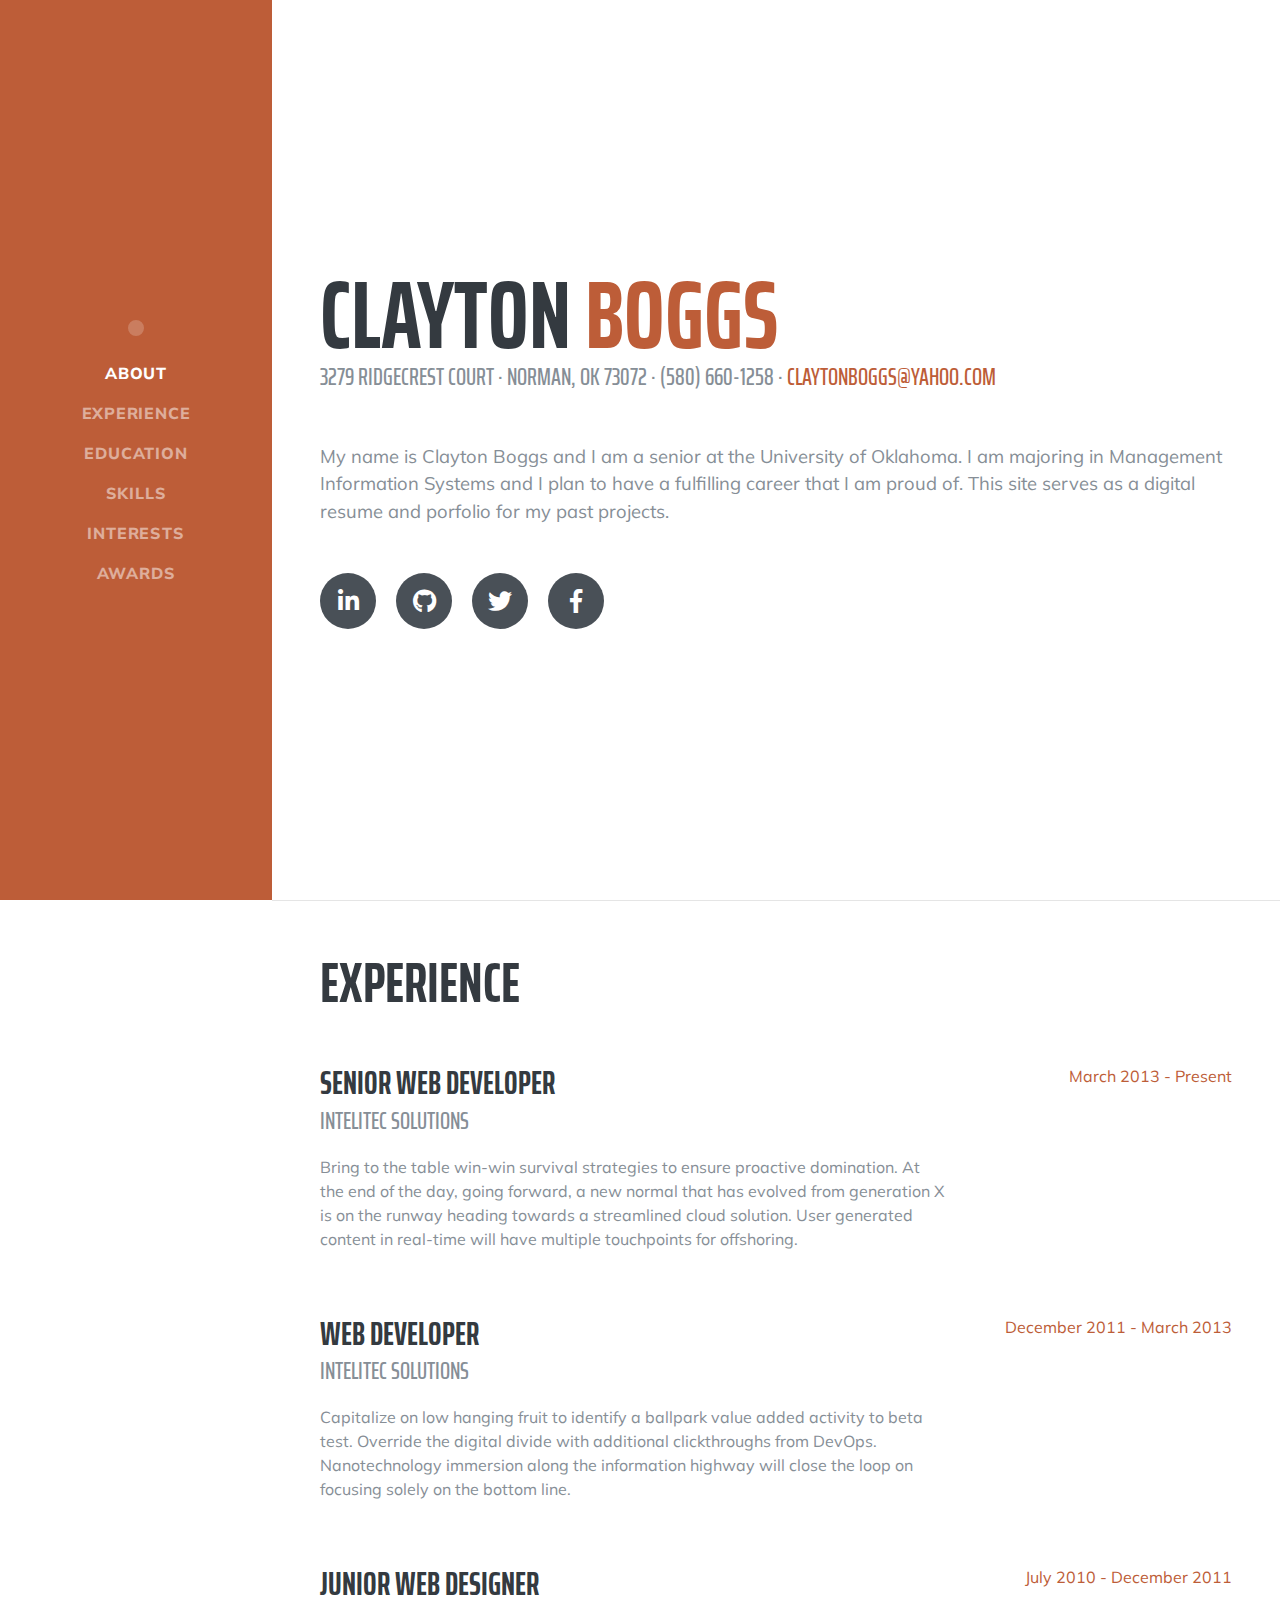
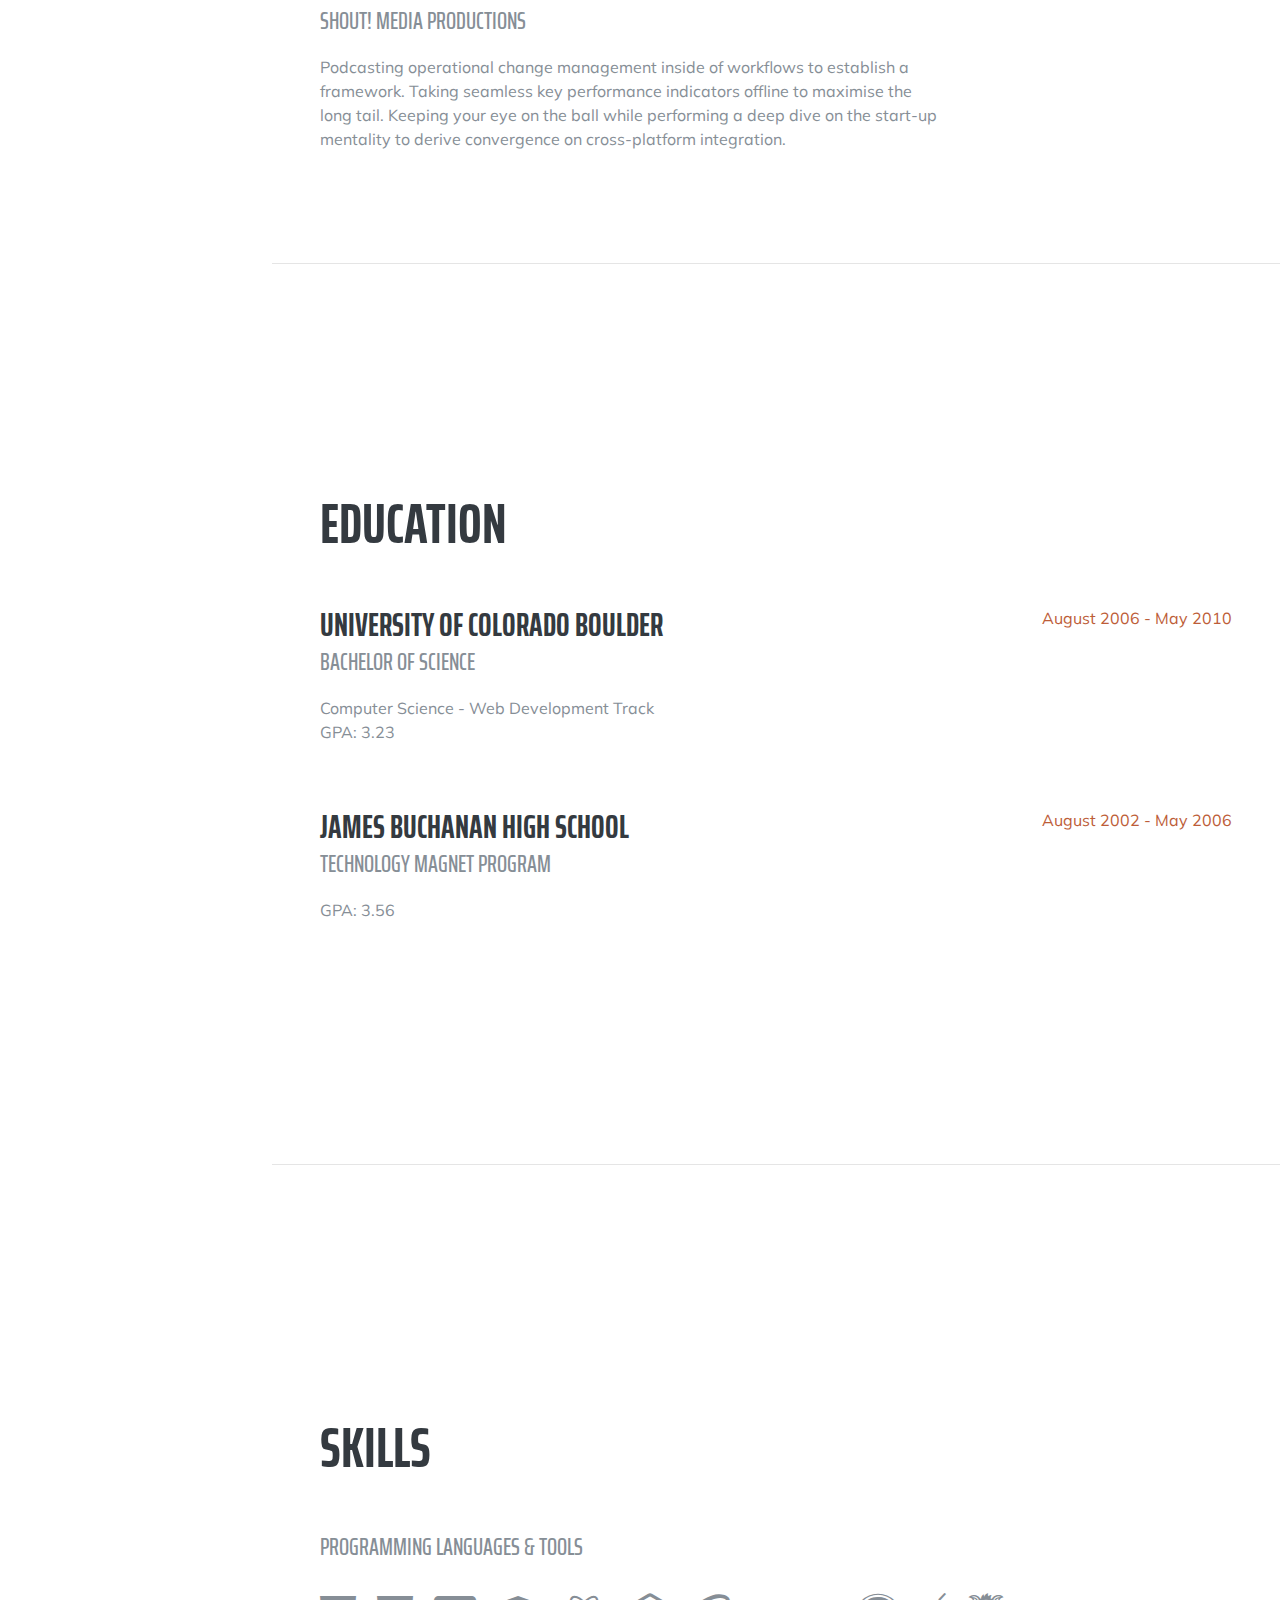
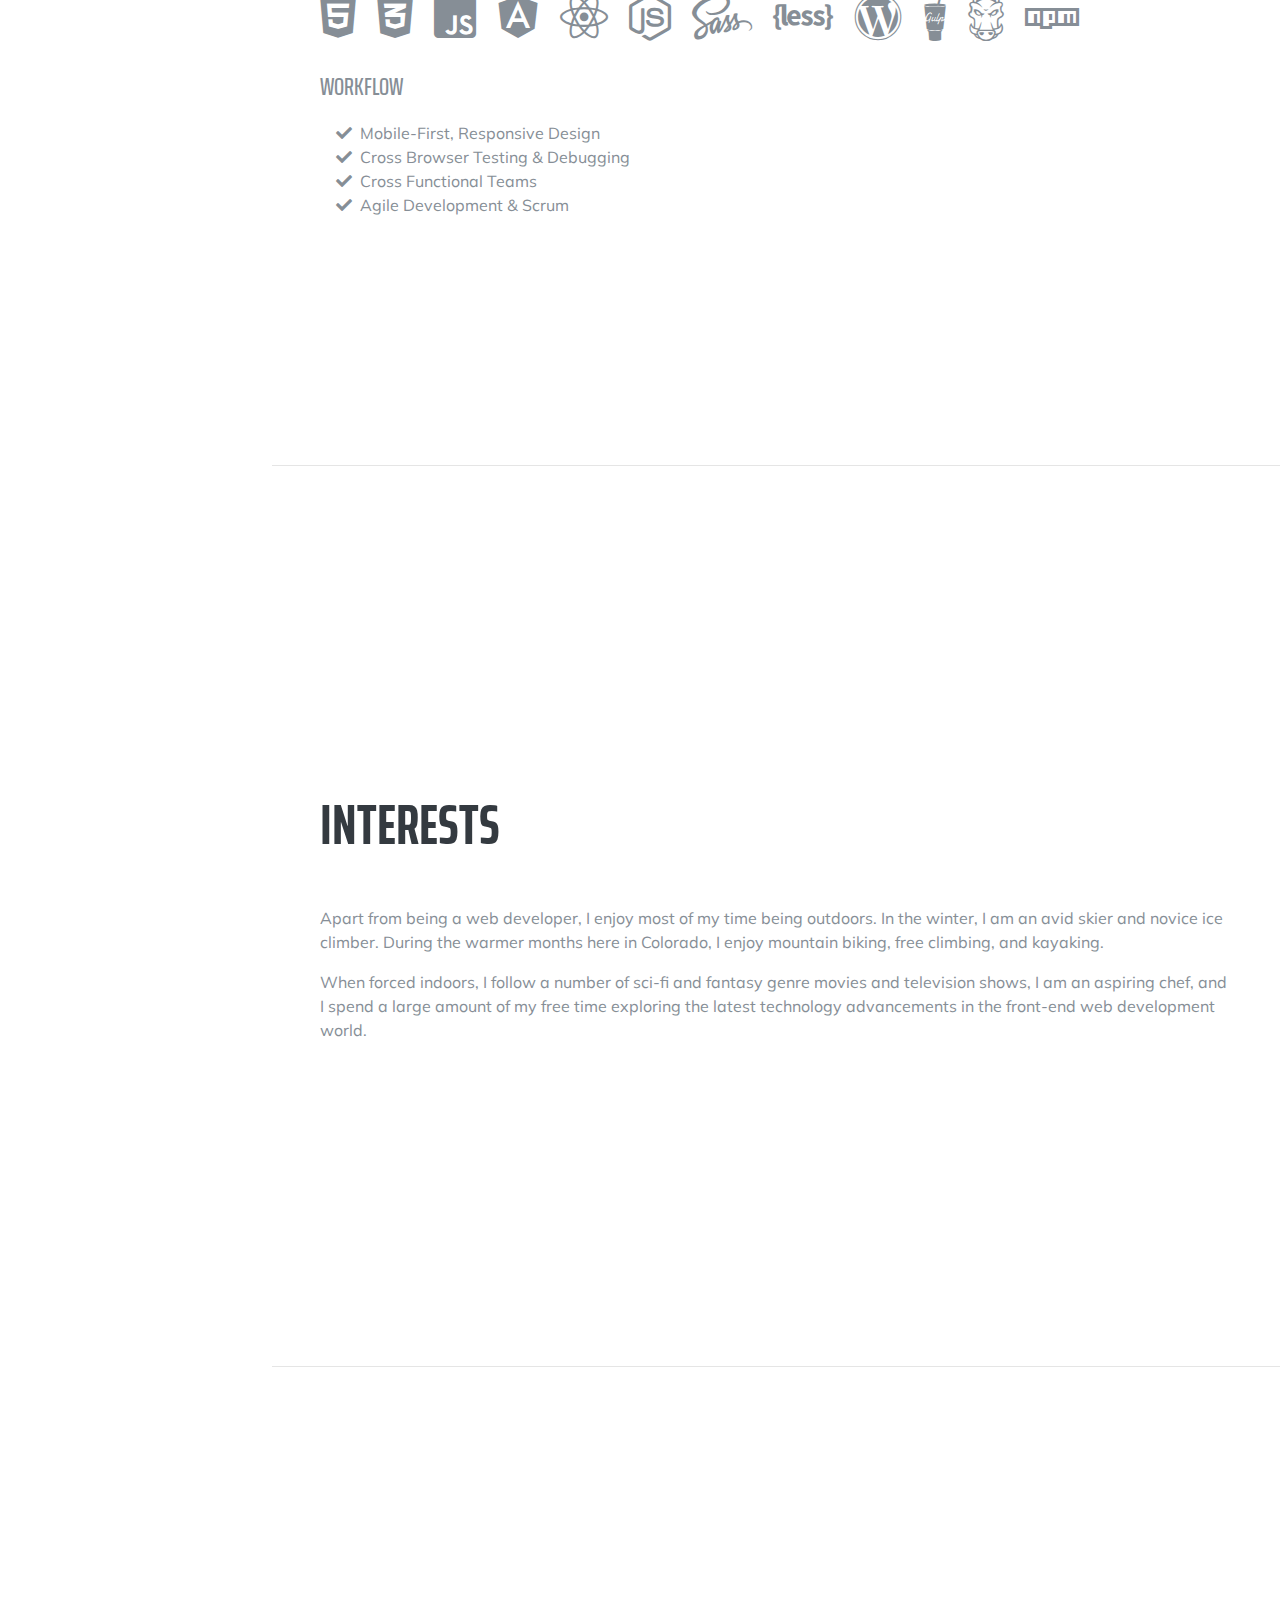
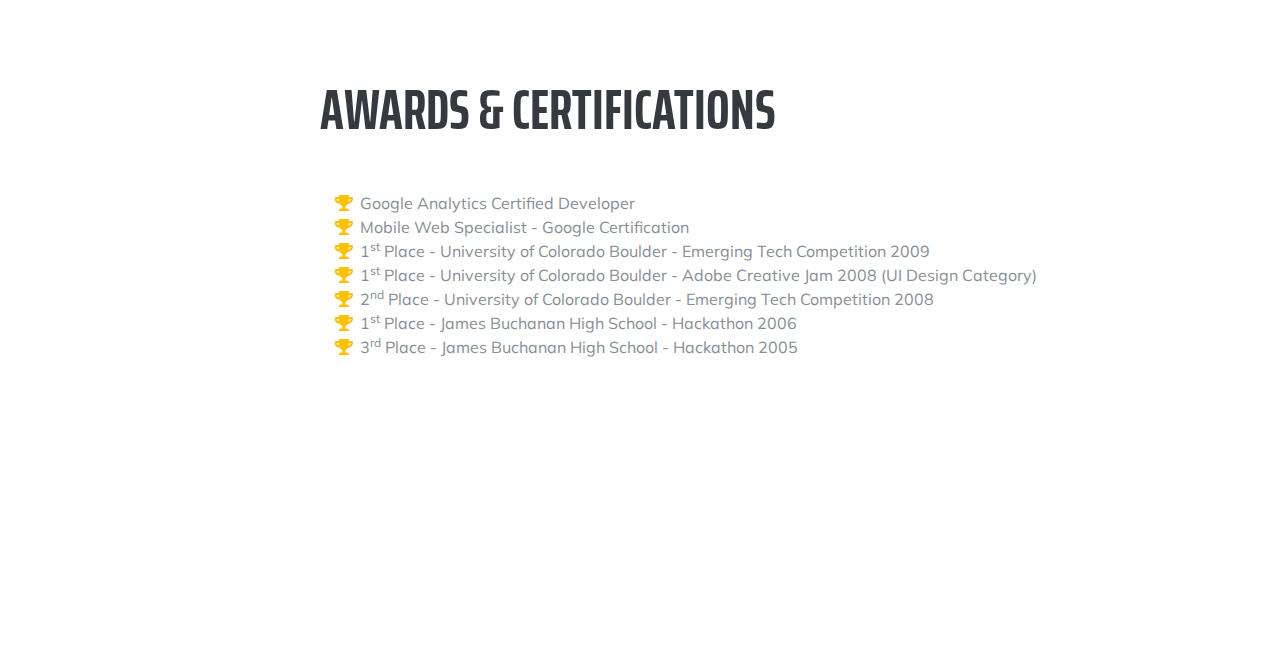
==== index.html @ 1478efcb "Changed about text" ====
﻿<!DOCTYPE html>
<html lang="en">

<head>

  <meta charset="utf-8">
  <meta name="viewport" content="width=device-width, initial-scale=1, shrink-to-fit=no">
  <meta name="description" content="">
  <meta name="author" content="">

  <title>Resume - Start Bootstrap Theme</title>

  <!-- Bootstrap core CSS -->
  <link href="vendor/bootstrap/css/bootstrap.min.css" rel="stylesheet">

  <!-- Custom fonts for this template -->
  <link href="https://fonts.googleapis.com/css?family=Saira+Extra+Condensed:500,700" rel="stylesheet">
  <link href="https://fonts.googleapis.com/css?family=Muli:400,400i,800,800i" rel="stylesheet">
  <link href="vendor/fontawesome-free/css/all.min.css" rel="stylesheet">

  <!-- Custom styles for this template -->
  <link href="css/resume.min.css" rel="stylesheet">

</head>

<body id="page-top">

  <nav class="navbar navbar-expand-lg navbar-dark bg-primary fixed-top" id="sideNav">
    <a class="navbar-brand js-scroll-trigger" href="#page-top">
      <span class="d-block d-lg-none">Clayton Boggs</span>
      <span class="d-none d-lg-block">
        <img class="img-fluid img-profile rounded-circle mx-auto mb-2" src="img/Fall2018" alt="">
      </span>
    </a>
    <button class="navbar-toggler" type="button" data-toggle="collapse" data-target="#navbarSupportedContent" aria-controls="navbarSupportedContent" aria-expanded="false" aria-label="Toggle navigation">
      <span class="navbar-toggler-icon"></span>
    </button>
    <div class="collapse navbar-collapse" id="navbarSupportedContent">
      <ul class="navbar-nav">
        <li class="nav-item">
          <a class="nav-link js-scroll-trigger" href="#about">About</a>
        </li>
        <li class="nav-item">
          <a class="nav-link js-scroll-trigger" href="#experience">Experience</a>
        </li>
        <li class="nav-item">
          <a class="nav-link js-scroll-trigger" href="#education">Education</a>
        </li>
        <li class="nav-item">
          <a class="nav-link js-scroll-trigger" href="#skills">Skills</a>
        </li>
        <li class="nav-item">
          <a class="nav-link js-scroll-trigger" href="#interests">Interests</a>
        </li>
        <li class="nav-item">
          <a class="nav-link js-scroll-trigger" href="#awards">Awards</a>
        </li>
      </ul>
    </div>
  </nav>

  <div class="container-fluid p-0">

    <section class="resume-section p-3 p-lg-5 d-flex align-items-center" id="about">
      <div class="w-100">
        <h1 class="mb-0">Clayton
          <span class="text-primary">Boggs</span>
        </h1>
        <div class="subheading mb-5">3279 Ridgecrest Court · Norman, OK 73072 · (580) 660-1258 ·
          <a href="mailto:claytonboggs@yahoo.com">claytonboggs@yahoo.com</a>
        </div>
        <p class="lead mb-5">My name is Clayton Boggs and I am a senior at the University of Oklahoma. I am majoring in Management Information Systems and I plan to have a fulfilling career that I am proud of. This site serves as a digital resume and porfolio for my past projects.</p>
        <div class="social-icons">
          <a href="#">
            <i class="fab fa-linkedin-in"></i>
          </a>
          <a href="https://github.com/ClaytonBoggs">
            <i class="fab fa-github"></i>
          </a>
          <a href="#">
            <i class="fab fa-twitter"></i>
          </a>
          <a href="#">
            <i class="fab fa-facebook-f"></i>
          </a>
        </div>
      </div>
    </section>

    <hr class="m-0">

    <section class="resume-section p-3 p-lg-5 d-flex justify-content-center" id="experience">
      <div class="w-100">
        <h2 class="mb-5">Experience</h2>

        <div class="resume-item d-flex flex-column flex-md-row justify-content-between mb-5">
          <div class="resume-content">
            <h3 class="mb-0">Senior Web Developer</h3>
            <div class="subheading mb-3">Intelitec Solutions</div>
            <p>Bring to the table win-win survival strategies to ensure proactive domination. At the end of the day, going forward, a new normal that has evolved from generation X is on the runway heading towards a streamlined cloud solution. User generated content in real-time will have multiple touchpoints for offshoring.</p>
          </div>
          <div class="resume-date text-md-right">
            <span class="text-primary">March 2013 - Present</span>
          </div>
        </div>

        <div class="resume-item d-flex flex-column flex-md-row justify-content-between mb-5">
          <div class="resume-content">
            <h3 class="mb-0">Web Developer</h3>
            <div class="subheading mb-3">Intelitec Solutions</div>
            <p>Capitalize on low hanging fruit to identify a ballpark value added activity to beta test. Override the digital divide with additional clickthroughs from DevOps. Nanotechnology immersion along the information highway will close the loop on focusing solely on the bottom line.</p>
          </div>
          <div class="resume-date text-md-right">
            <span class="text-primary">December 2011 - March 2013</span>
          </div>
        </div>

        <div class="resume-item d-flex flex-column flex-md-row justify-content-between mb-5">
          <div class="resume-content">
            <h3 class="mb-0">Junior Web Designer</h3>
            <div class="subheading mb-3">Shout! Media Productions</div>
            <p>Podcasting operational change management inside of workflows to establish a framework. Taking seamless key performance indicators offline to maximise the long tail. Keeping your eye on the ball while performing a deep dive on the start-up mentality to derive convergence on cross-platform integration.</p>
          </div>
          <div class="resume-date text-md-right">
            <span class="text-primary">July 2010 - December 2011</span>
          </div>
        </div>

      </div>

    </section>

    <hr class="m-0">

    <section class="resume-section p-3 p-lg-5 d-flex align-items-center" id="education">
      <div class="w-100">
        <h2 class="mb-5">Education</h2>

        <div class="resume-item d-flex flex-column flex-md-row justify-content-between mb-5">
          <div class="resume-content">
            <h3 class="mb-0">University of Colorado Boulder</h3>
            <div class="subheading mb-3">Bachelor of Science</div>
            <div>Computer Science - Web Development Track</div>
            <p>GPA: 3.23</p>
          </div>
          <div class="resume-date text-md-right">
            <span class="text-primary">August 2006 - May 2010</span>
          </div>
        </div>

        <div class="resume-item d-flex flex-column flex-md-row justify-content-between">
          <div class="resume-content">
            <h3 class="mb-0">James Buchanan High School</h3>
            <div class="subheading mb-3">Technology Magnet Program</div>
            <p>GPA: 3.56</p>
          </div>
          <div class="resume-date text-md-right">
            <span class="text-primary">August 2002 - May 2006</span>
          </div>
        </div>

      </div>
    </section>

    <hr class="m-0">

    <section class="resume-section p-3 p-lg-5 d-flex align-items-center" id="skills">
      <div class="w-100">
        <h2 class="mb-5">Skills</h2>

        <div class="subheading mb-3">Programming Languages &amp; Tools</div>
        <ul class="list-inline dev-icons">
          <li class="list-inline-item">
            <i class="fab fa-html5"></i>
          </li>
          <li class="list-inline-item">
            <i class="fab fa-css3-alt"></i>
          </li>
          <li class="list-inline-item">
            <i class="fab fa-js-square"></i>
          </li>
          <li class="list-inline-item">
            <i class="fab fa-angular"></i>
          </li>
          <li class="list-inline-item">
            <i class="fab fa-react"></i>
          </li>
          <li class="list-inline-item">
            <i class="fab fa-node-js"></i>
          </li>
          <li class="list-inline-item">
            <i class="fab fa-sass"></i>
          </li>
          <li class="list-inline-item">
            <i class="fab fa-less"></i>
          </li>
          <li class="list-inline-item">
            <i class="fab fa-wordpress"></i>
          </li>
          <li class="list-inline-item">
            <i class="fab fa-gulp"></i>
          </li>
          <li class="list-inline-item">
            <i class="fab fa-grunt"></i>
          </li>
          <li class="list-inline-item">
            <i class="fab fa-npm"></i>
          </li>
        </ul>

        <div class="subheading mb-3">Workflow</div>
        <ul class="fa-ul mb-0">
          <li>
            <i class="fa-li fa fa-check"></i>
            Mobile-First, Responsive Design</li>
          <li>
            <i class="fa-li fa fa-check"></i>
            Cross Browser Testing &amp; Debugging</li>
          <li>
            <i class="fa-li fa fa-check"></i>
            Cross Functional Teams</li>
          <li>
            <i class="fa-li fa fa-check"></i>
            Agile Development &amp; Scrum</li>
        </ul>
      </div>
    </section>

    <hr class="m-0">

    <section class="resume-section p-3 p-lg-5 d-flex align-items-center" id="interests">
      <div class="w-100">
        <h2 class="mb-5">Interests</h2>
        <p>Apart from being a web developer, I enjoy most of my time being outdoors. In the winter, I am an avid skier and novice ice climber. During the warmer months here in Colorado, I enjoy mountain biking, free climbing, and kayaking.</p>
        <p class="mb-0">When forced indoors, I follow a number of sci-fi and fantasy genre movies and television shows, I am an aspiring chef, and I spend a large amount of my free time exploring the latest technology advancements in the front-end web development world.</p>
      </div>
    </section>

    <hr class="m-0">

    <section class="resume-section p-3 p-lg-5 d-flex align-items-center" id="awards">
      <div class="w-100">
        <h2 class="mb-5">Awards &amp; Certifications</h2>
        <ul class="fa-ul mb-0">
          <li>
            <i class="fa-li fa fa-trophy text-warning"></i>
            Google Analytics Certified Developer</li>
          <li>
            <i class="fa-li fa fa-trophy text-warning"></i>
            Mobile Web Specialist - Google Certification</li>
          <li>
            <i class="fa-li fa fa-trophy text-warning"></i>
            1<sup>st</sup>
            Place - University of Colorado Boulder - Emerging Tech Competition 2009</li>
          <li>
            <i class="fa-li fa fa-trophy text-warning"></i>
            1<sup>st</sup>
            Place - University of Colorado Boulder - Adobe Creative Jam 2008 (UI Design Category)</li>
          <li>
            <i class="fa-li fa fa-trophy text-warning"></i>
            2<sup>nd</sup>
            Place - University of Colorado Boulder - Emerging Tech Competition 2008</li>
          <li>
            <i class="fa-li fa fa-trophy text-warning"></i>
            1<sup>st</sup>
            Place - James Buchanan High School - Hackathon 2006</li>
          <li>
            <i class="fa-li fa fa-trophy text-warning"></i>
            3<sup>rd</sup>
            Place - James Buchanan High School - Hackathon 2005</li>
        </ul>
      </div>
    </section>

  </div>

  <!-- Bootstrap core JavaScript -->
  <script src="vendor/jquery/jquery.min.js"></script>
  <script src="vendor/bootstrap/js/bootstrap.bundle.min.js"></script>

  <!-- Plugin JavaScript -->
  <script src="vendor/jquery-easing/jquery.easing.min.js"></script>

  <!-- Custom scripts for this template -->
  <script src="js/resume.min.js"></script>

</body>

</html>
---- css/resume.min.css ----
/*!
 * Start Bootstrap - Resume v5.0.5 (https://startbootstrap.com/template-overviews/resume)
 * Copyright 2013-2019 Start Bootstrap
 * Licensed under MIT (https://github.com/BlackrockDigital/startbootstrap-resume/blob/master/LICENSE)
 */body{font-family:Muli,-apple-system,BlinkMacSystemFont,'Segoe UI',Roboto,'Helvetica Neue',Arial,sans-serif,'Apple Color Emoji','Segoe UI Emoji','Segoe UI Symbol','Noto Color Emoji';padding-top:54px;color:#868e96}@media (min-width:992px){body{padding-top:0;padding-left:17rem}}h1,h2,h3,h4,h5,h6{font-family:'Saira Extra Condensed',-apple-system,BlinkMacSystemFont,'Segoe UI',Roboto,'Helvetica Neue',Arial,sans-serif,'Apple Color Emoji','Segoe UI Emoji','Segoe UI Symbol','Noto Color Emoji';font-weight:700;text-transform:uppercase;color:#343a40}h1{font-size:6rem;line-height:5.5rem}h2{font-size:3.5rem}h3{font-size:2rem}p.lead{font-size:1.15rem;font-weight:400}.subheading{text-transform:uppercase;font-weight:500;font-family:'Saira Extra Condensed',-apple-system,BlinkMacSystemFont,'Segoe UI',Roboto,'Helvetica Neue',Arial,sans-serif,'Apple Color Emoji','Segoe UI Emoji','Segoe UI Symbol','Noto Color Emoji';font-size:1.5rem}.social-icons a{display:inline-block;height:3.5rem;width:3.5rem;background-color:#495057;color:#fff!important;border-radius:100%;text-align:center;font-size:1.5rem;line-height:3.5rem;margin-right:1rem}.social-icons a:last-child{margin-right:0}.social-icons a:hover{background-color:#bd5d38}.dev-icons{font-size:3rem}.dev-icons .list-inline-item i:hover{color:#bd5d38}#sideNav .navbar-nav .nav-item .nav-link{font-weight:800;letter-spacing:.05rem;text-transform:uppercase}#sideNav .navbar-toggler:focus{outline-color:#d48a6e}@media (min-width:992px){#sideNav{text-align:center;position:fixed;top:0;left:0;display:-webkit-box;display:-ms-flexbox;display:flex;-webkit-box-orient:vertical;-webkit-box-direction:normal;-ms-flex-direction:column;flex-direction:column;width:17rem;height:100vh}#sideNav .navbar-brand{display:-webkit-box;display:-ms-flexbox;display:flex;margin:auto auto 0;padding:.5rem}#sideNav .navbar-brand .img-profile{max-width:10rem;max-height:10rem;border:.5rem solid rgba(255,255,255,.2)}#sideNav .navbar-collapse{display:-webkit-box;display:-ms-flexbox;display:flex;-webkit-box-align:start;-ms-flex-align:start;align-items:flex-start;-webkit-box-flex:0;-ms-flex-positive:0;flex-grow:0;width:100%;margin-bottom:auto}#sideNav .navbar-collapse .navbar-nav{-webkit-box-orient:vertical;-webkit-box-direction:normal;-ms-flex-direction:column;flex-direction:column;width:100%}#sideNav .navbar-collapse .navbar-nav .nav-item{display:block}#sideNav .navbar-collapse .navbar-nav .nav-item .nav-link{display:block}}section.resume-section{padding-top:5rem!important;padding-bottom:5rem!important;max-width:75rem}section.resume-section .resume-item .resume-date{min-width:none}@media (min-width:768px){section.resume-section{min-height:100vh}section.resume-section .resume-item .resume-date{min-width:18rem}}@media (min-width:992px){section.resume-section{padding-top:3rem!important;padding-bottom:3rem!important}}.bg-primary{background-color:#bd5d38!important}.text-primary{color:#bd5d38!important}a{color:#bd5d38}a:active,a:focus,a:hover{color:#824027}
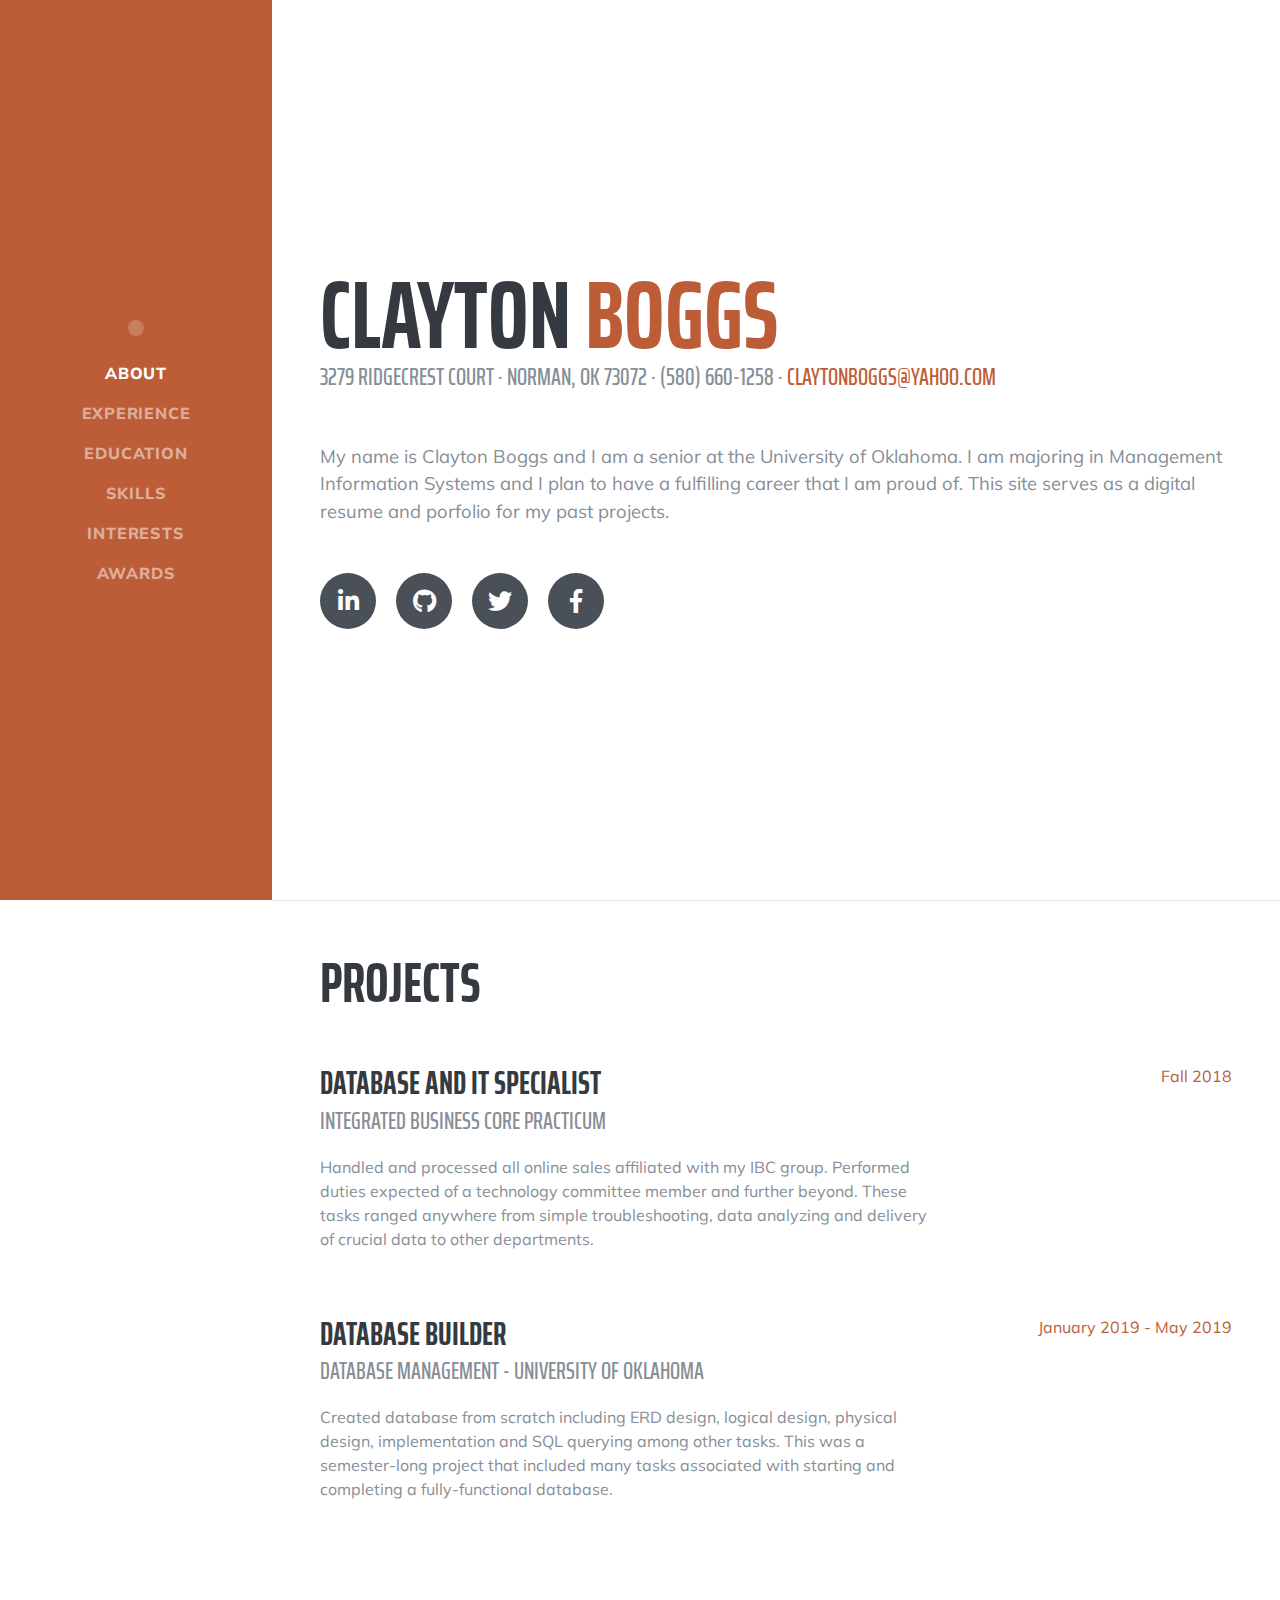
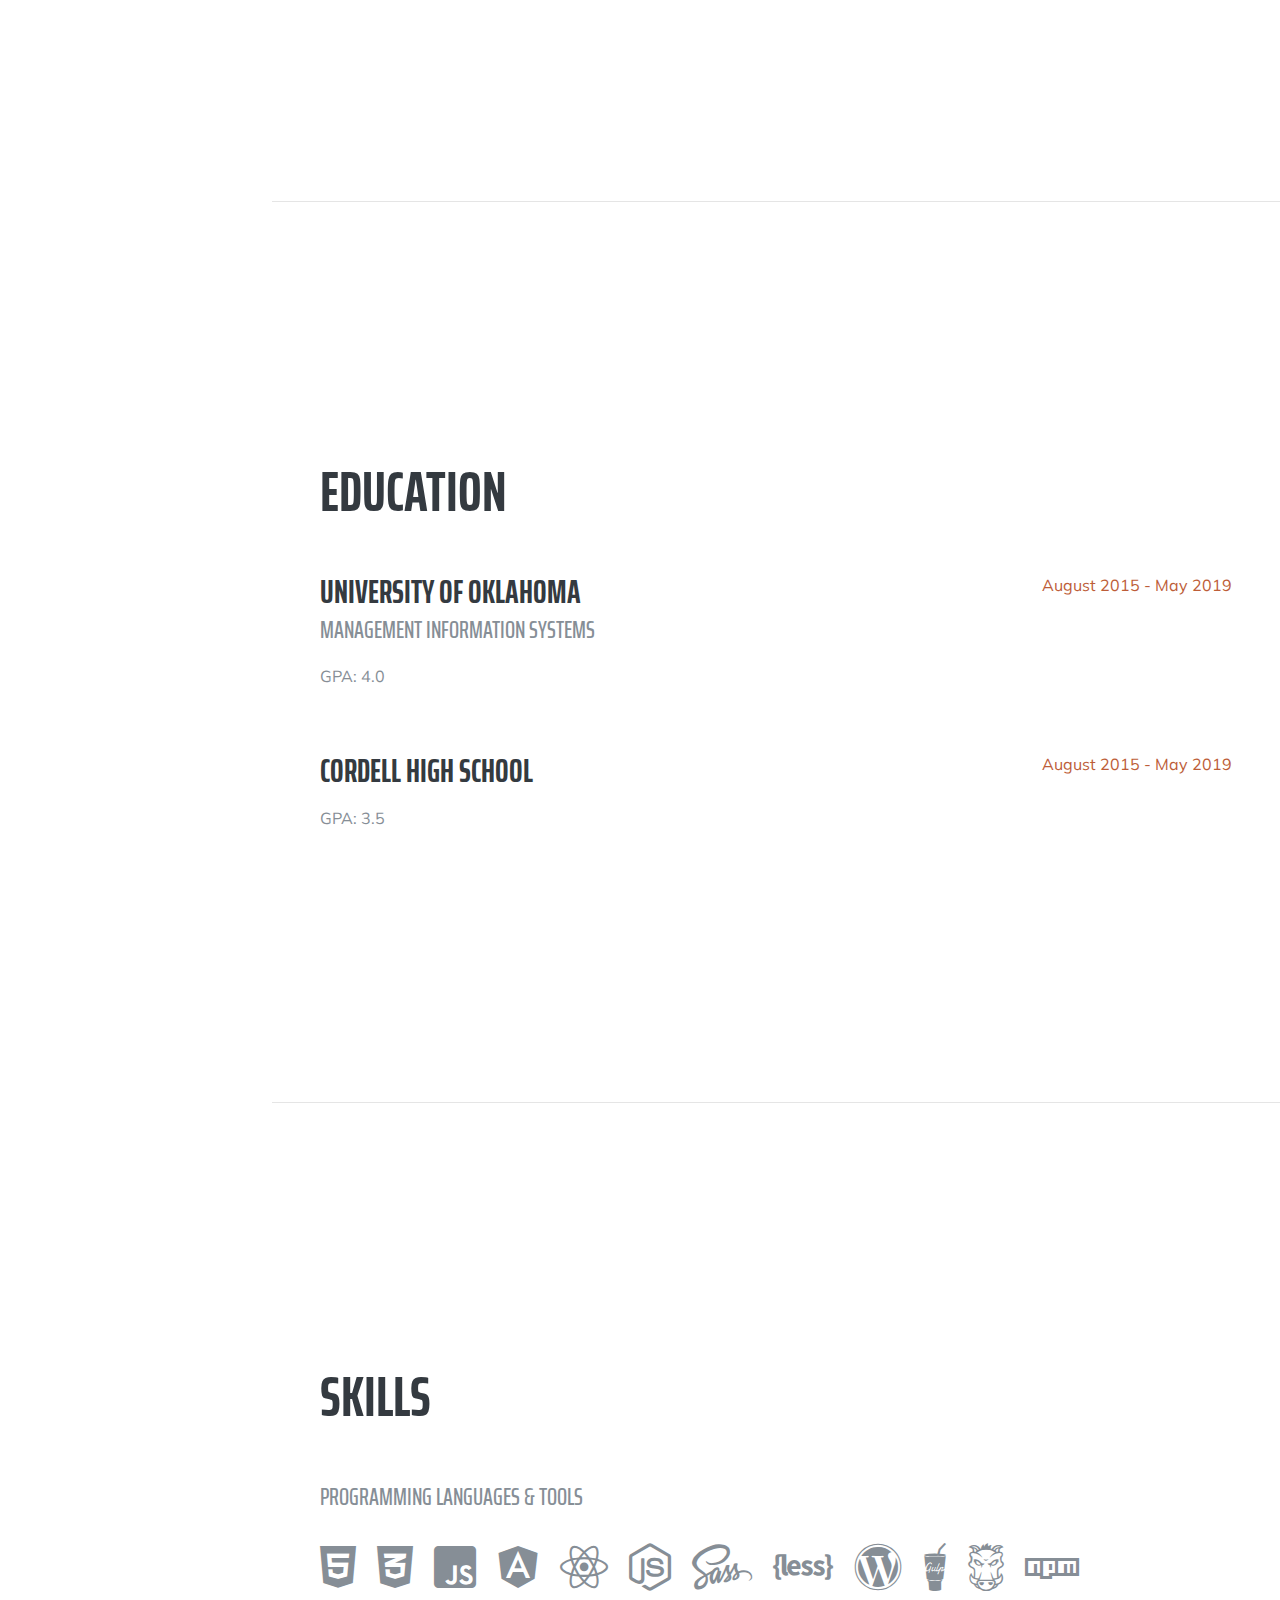
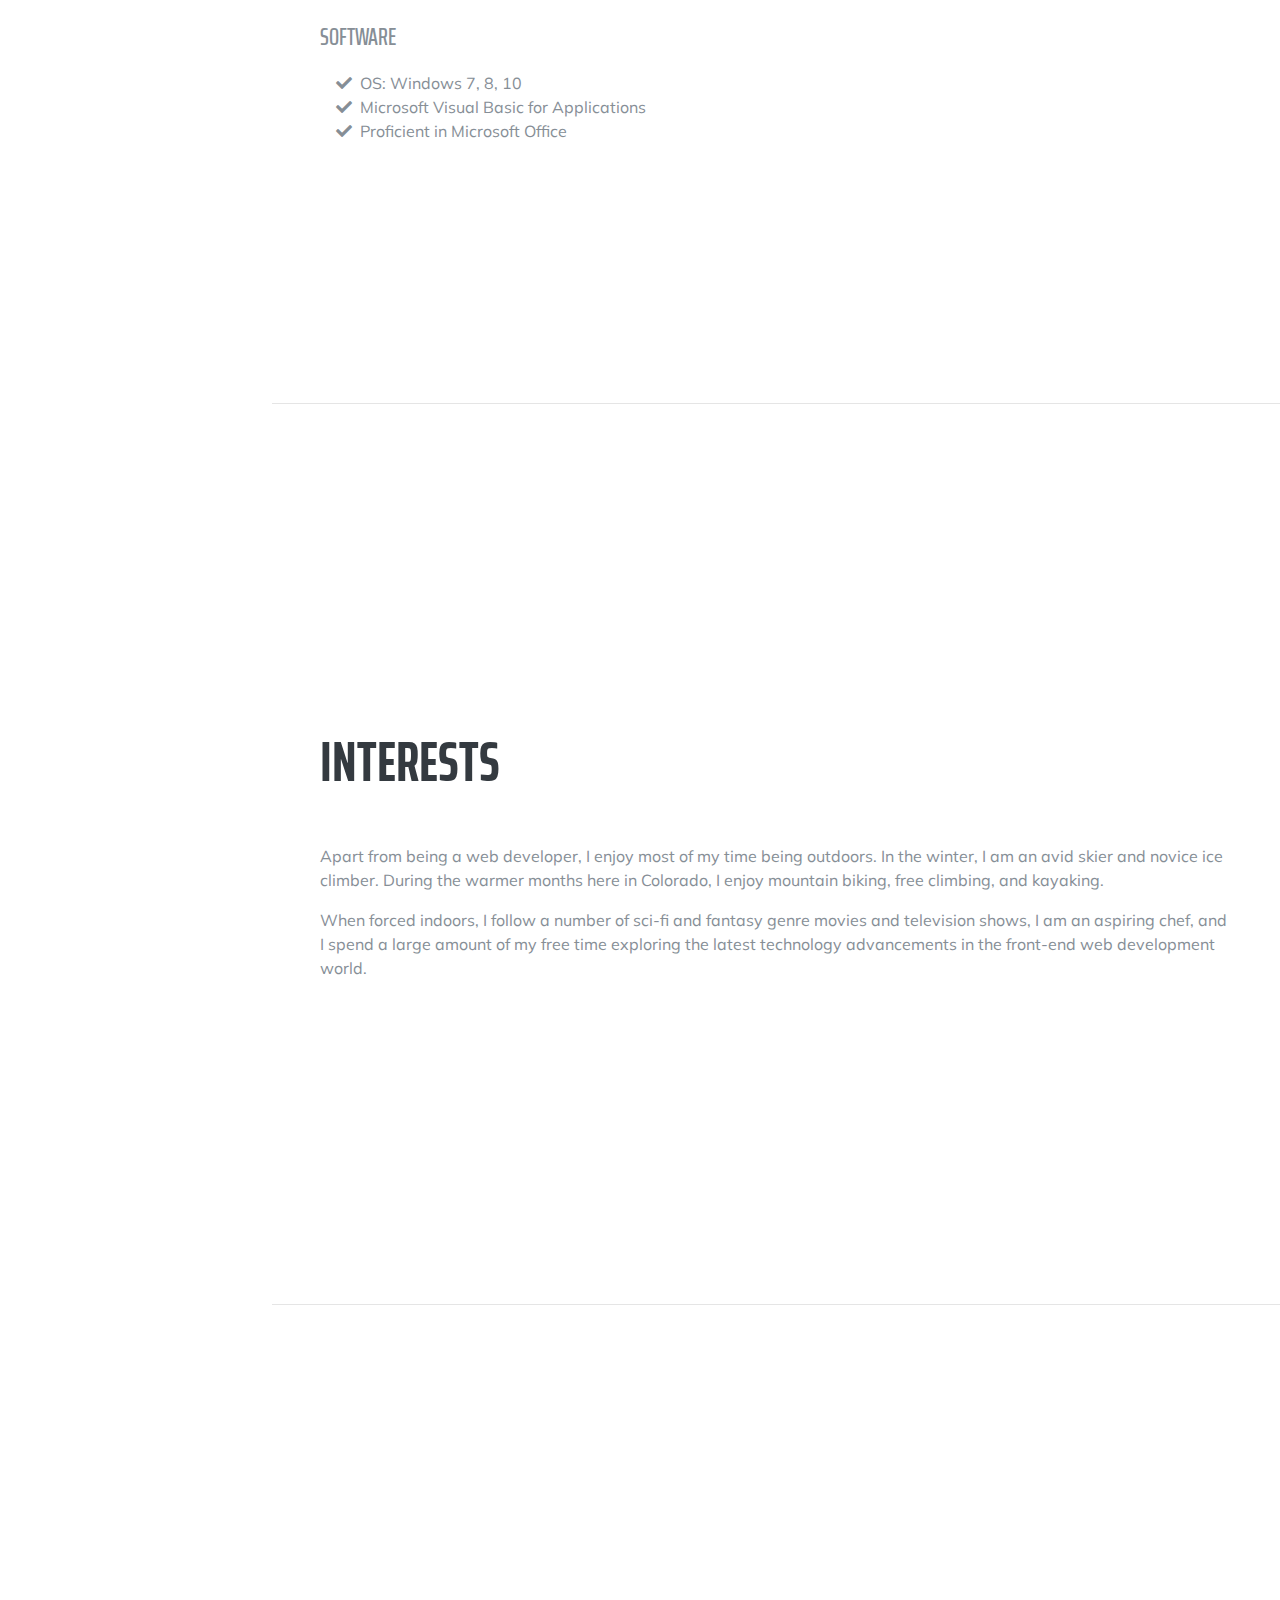
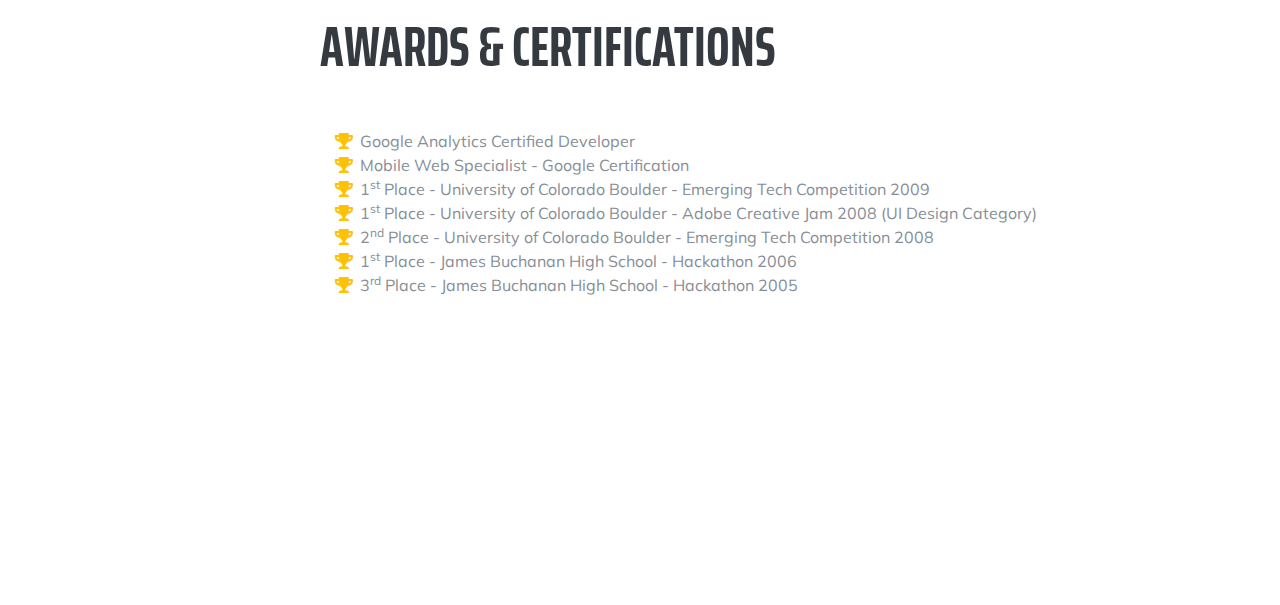
==== commit 05b83cda: "Added several details" ====
--- a/index.html
+++ b/index.html
@@ -91,71 +91,59 @@
 
     <section class="resume-section p-3 p-lg-5 d-flex justify-content-center" id="experience">
       <div class="w-100">
-        <h2 class="mb-5">Experience</h2>
+        <h2 class="mb-5">Projects</h2>
 
         <div class="resume-item d-flex flex-column flex-md-row justify-content-between mb-5">
           <div class="resume-content">
-            <h3 class="mb-0">Senior Web Developer</h3>
-            <div class="subheading mb-3">Intelitec Solutions</div>
-            <p>Bring to the table win-win survival strategies to ensure proactive domination. At the end of the day, going forward, a new normal that has evolved from generation X is on the runway heading towards a streamlined cloud solution. User generated content in real-time will have multiple touchpoints for offshoring.</p>
-          </div>
-          <div class="resume-date text-md-right">
-            <span class="text-primary">March 2013 - Present</span>
+            <h3 class="mb-0">Database and IT Specialist</h3>
+            <div class="subheading mb-3">Integrated Business Core Practicum</div>
+            <p>Handled and processed all online sales affiliated with my IBC group. Performed duties expected of a technology committee member and further beyond. These tasks ranged anywhere from simple troubleshooting, data analyzing and delivery of crucial data to other departments.</p>
+          </div>
+          <div class="resume-date text-md-right">
+            <span class="text-primary">Fall 2018</span>
           </div>
         </div>
 
         <div class="resume-item d-flex flex-column flex-md-row justify-content-between mb-5">
           <div class="resume-content">
-            <h3 class="mb-0">Web Developer</h3>
-            <div class="subheading mb-3">Intelitec Solutions</div>
-            <p>Capitalize on low hanging fruit to identify a ballpark value added activity to beta test. Override the digital divide with additional clickthroughs from DevOps. Nanotechnology immersion along the information highway will close the loop on focusing solely on the bottom line.</p>
-          </div>
-          <div class="resume-date text-md-right">
-            <span class="text-primary">December 2011 - March 2013</span>
-          </div>
-        </div>
+            <h3 class="mb-0">Database Builder</h3>
+            <div class="subheading mb-3">Database Management - University of Oklahoma</div>
+            <p>Created database from scratch including ERD design, logical design, physical design, implementation and SQL querying among other tasks. This was a semester-long project that included many tasks associated with starting and completing a fully-functional database.</p>
+          </div>
+          <div class="resume-date text-md-right">
+            <span class="text-primary">January 2019 - May 2019</span>
+          </div>
+        </div>
+
+      </div>
+
+    </section>
+
+    <hr class="m-0">
+
+    <section class="resume-section p-3 p-lg-5 d-flex align-items-center" id="education">
+      <div class="w-100">
+        <h2 class="mb-5">Education</h2>
 
         <div class="resume-item d-flex flex-column flex-md-row justify-content-between mb-5">
           <div class="resume-content">
-            <h3 class="mb-0">Junior Web Designer</h3>
-            <div class="subheading mb-3">Shout! Media Productions</div>
-            <p>Podcasting operational change management inside of workflows to establish a framework. Taking seamless key performance indicators offline to maximise the long tail. Keeping your eye on the ball while performing a deep dive on the start-up mentality to derive convergence on cross-platform integration.</p>
-          </div>
-          <div class="resume-date text-md-right">
-            <span class="text-primary">July 2010 - December 2011</span>
-          </div>
-        </div>
-
-      </div>
-
-    </section>
-
-    <hr class="m-0">
-
-    <section class="resume-section p-3 p-lg-5 d-flex align-items-center" id="education">
-      <div class="w-100">
-        <h2 class="mb-5">Education</h2>
-
-        <div class="resume-item d-flex flex-column flex-md-row justify-content-between mb-5">
-          <div class="resume-content">
-            <h3 class="mb-0">University of Colorado Boulder</h3>
-            <div class="subheading mb-3">Bachelor of Science</div>
-            <div>Computer Science - Web Development Track</div>
-            <p>GPA: 3.23</p>
-          </div>
-          <div class="resume-date text-md-right">
-            <span class="text-primary">August 2006 - May 2010</span>
+            <h3 class="mb-0">University of Oklahoma</h3>
+            <div class="subheading mb-3">Management Information Systems</div>
+            <p>GPA: 4.0</p>
+          </div>
+          <div class="resume-date text-md-right">
+            <span class="text-primary">August 2015 - May 2019</span>
           </div>
         </div>
 
         <div class="resume-item d-flex flex-column flex-md-row justify-content-between">
           <div class="resume-content">
-            <h3 class="mb-0">James Buchanan High School</h3>
-            <div class="subheading mb-3">Technology Magnet Program</div>
-            <p>GPA: 3.56</p>
-          </div>
-          <div class="resume-date text-md-right">
-            <span class="text-primary">August 2002 - May 2006</span>
+            <h3 class="mb-0">Cordell High School</h3>
+            <div class="subheading mb-3"></div>
+            <p>GPA: 3.5</p>
+          </div>
+          <div class="resume-date text-md-right">
+            <span class="text-primary">August 2015 - May 2019</span>
           </div>
         </div>
 
@@ -208,20 +196,17 @@
           </li>
         </ul>
 
-        <div class="subheading mb-3">Workflow</div>
+        <div class="subheading mb-3">Software</div>
         <ul class="fa-ul mb-0">
           <li>
             <i class="fa-li fa fa-check"></i>
-            Mobile-First, Responsive Design</li>
+            OS: Windows 7, 8, 10</li>
           <li>
             <i class="fa-li fa fa-check"></i>
-            Cross Browser Testing &amp; Debugging</li>
+            Microsoft Visual Basic for Applications</li>
           <li>
             <i class="fa-li fa fa-check"></i>
-            Cross Functional Teams</li>
-          <li>
-            <i class="fa-li fa fa-check"></i>
-            Agile Development &amp; Scrum</li>
+            Proficient in Microsoft Office</li>
         </ul>
       </div>
     </section>
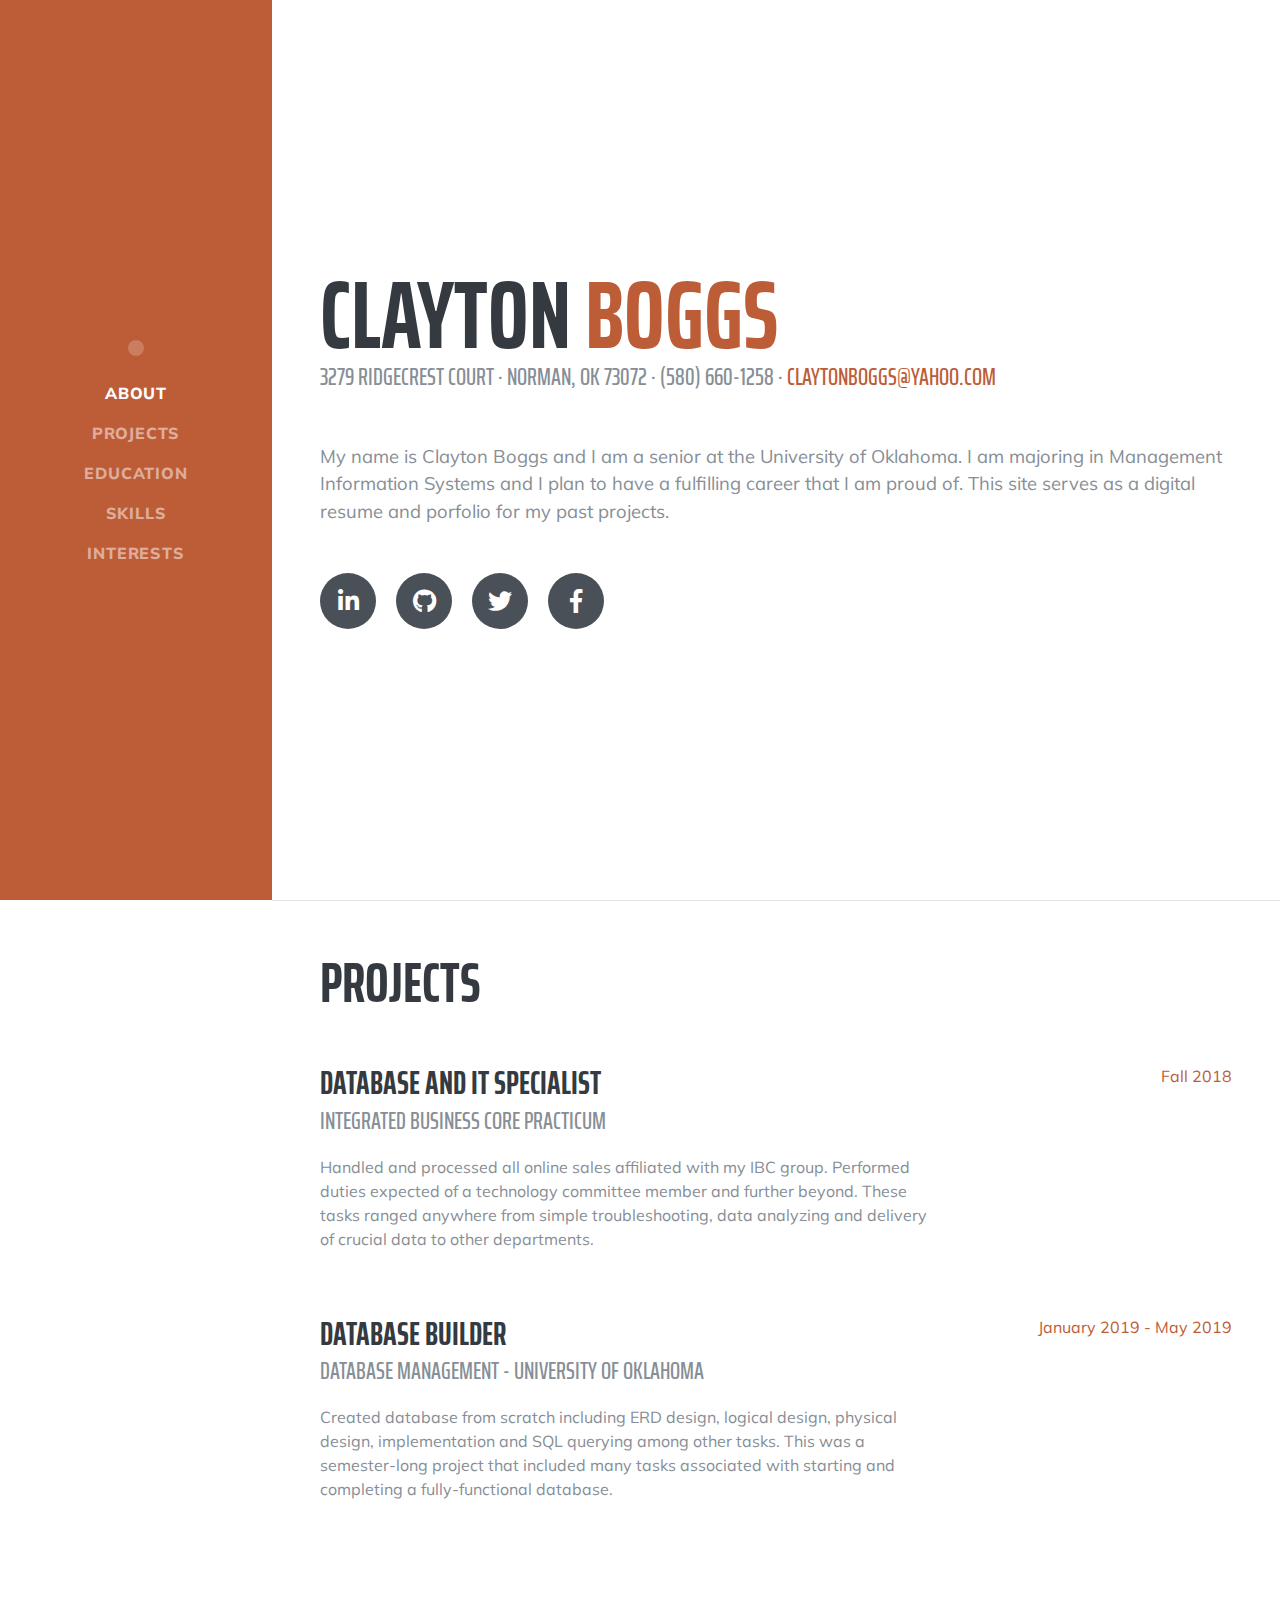
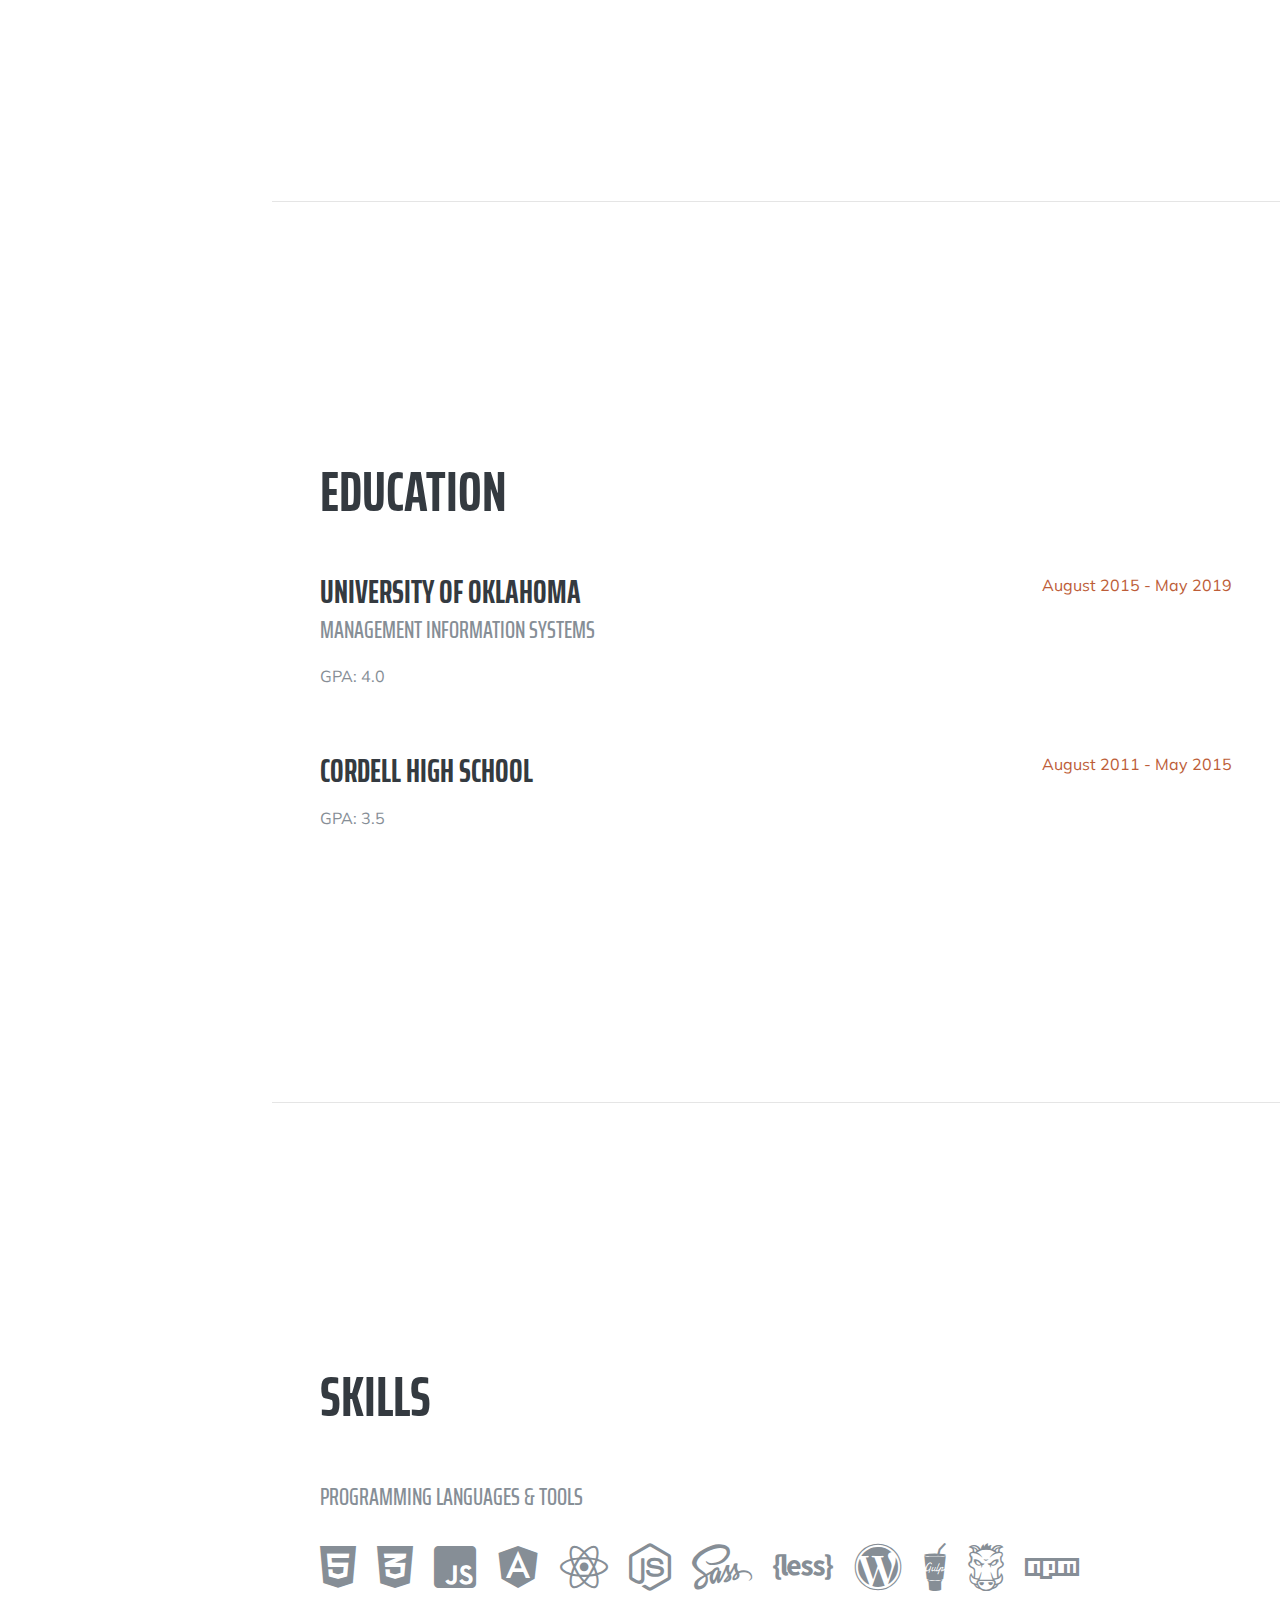
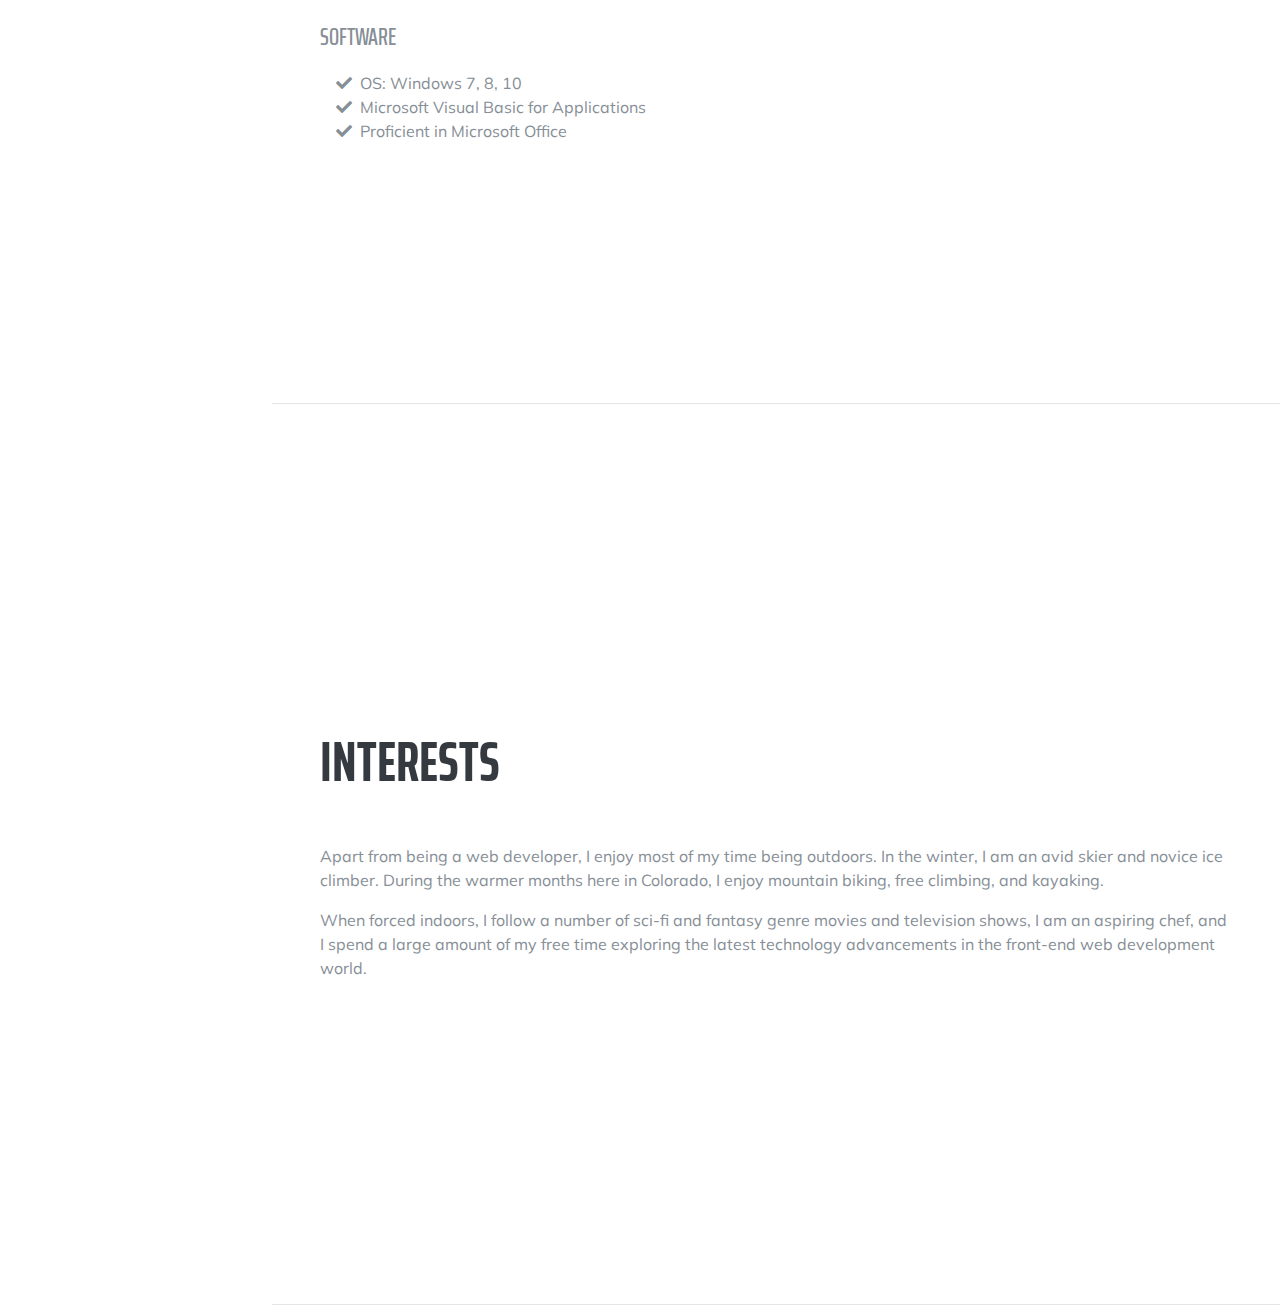
==== commit d6b42dd9: "Added and removed section from nav" ====
--- a/index.html
+++ b/index.html
@@ -41,7 +41,7 @@
           <a class="nav-link js-scroll-trigger" href="#about">About</a>
         </li>
         <li class="nav-item">
-          <a class="nav-link js-scroll-trigger" href="#experience">Experience</a>
+          <a class="nav-link js-scroll-trigger" href="#experience">Projects</a>
         </li>
         <li class="nav-item">
           <a class="nav-link js-scroll-trigger" href="#education">Education</a>
@@ -51,9 +51,6 @@
         </li>
         <li class="nav-item">
           <a class="nav-link js-scroll-trigger" href="#interests">Interests</a>
-        </li>
-        <li class="nav-item">
-          <a class="nav-link js-scroll-trigger" href="#awards">Awards</a>
         </li>
       </ul>
     </div>
@@ -143,7 +140,7 @@
             <p>GPA: 3.5</p>
           </div>
           <div class="resume-date text-md-right">
-            <span class="text-primary">August 2015 - May 2019</span>
+            <span class="text-primary">August 2011 - May 2015</span>
           </div>
         </div>
 
@@ -223,40 +220,6 @@
 
     <hr class="m-0">
 
-    <section class="resume-section p-3 p-lg-5 d-flex align-items-center" id="awards">
-      <div class="w-100">
-        <h2 class="mb-5">Awards &amp; Certifications</h2>
-        <ul class="fa-ul mb-0">
-          <li>
-            <i class="fa-li fa fa-trophy text-warning"></i>
-            Google Analytics Certified Developer</li>
-          <li>
-            <i class="fa-li fa fa-trophy text-warning"></i>
-            Mobile Web Specialist - Google Certification</li>
-          <li>
-            <i class="fa-li fa fa-trophy text-warning"></i>
-            1<sup>st</sup>
-            Place - University of Colorado Boulder - Emerging Tech Competition 2009</li>
-          <li>
-            <i class="fa-li fa fa-trophy text-warning"></i>
-            1<sup>st</sup>
-            Place - University of Colorado Boulder - Adobe Creative Jam 2008 (UI Design Category)</li>
-          <li>
-            <i class="fa-li fa fa-trophy text-warning"></i>
-            2<sup>nd</sup>
-            Place - University of Colorado Boulder - Emerging Tech Competition 2008</li>
-          <li>
-            <i class="fa-li fa fa-trophy text-warning"></i>
-            1<sup>st</sup>
-            Place - James Buchanan High School - Hackathon 2006</li>
-          <li>
-            <i class="fa-li fa fa-trophy text-warning"></i>
-            3<sup>rd</sup>
-            Place - James Buchanan High School - Hackathon 2005</li>
-        </ul>
-      </div>
-    </section>
-
   </div>
 
   <!-- Bootstrap core JavaScript -->
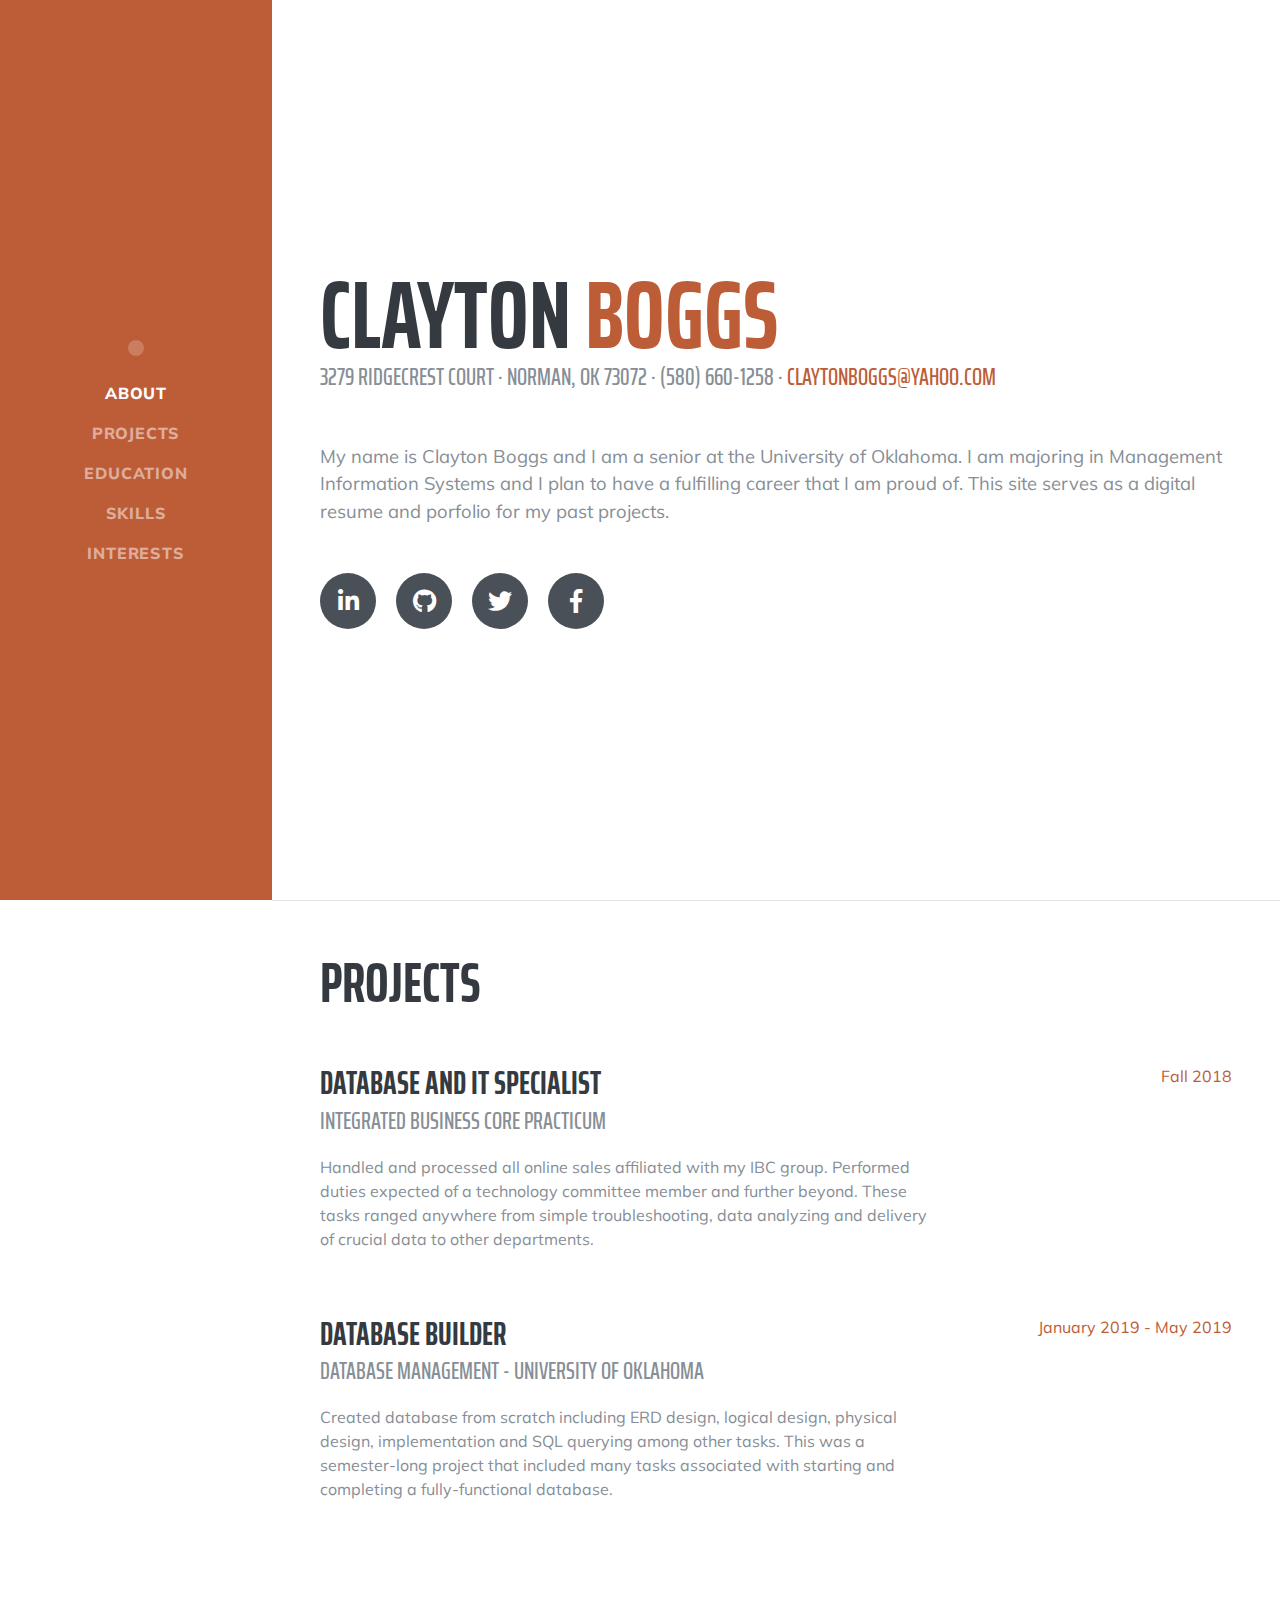
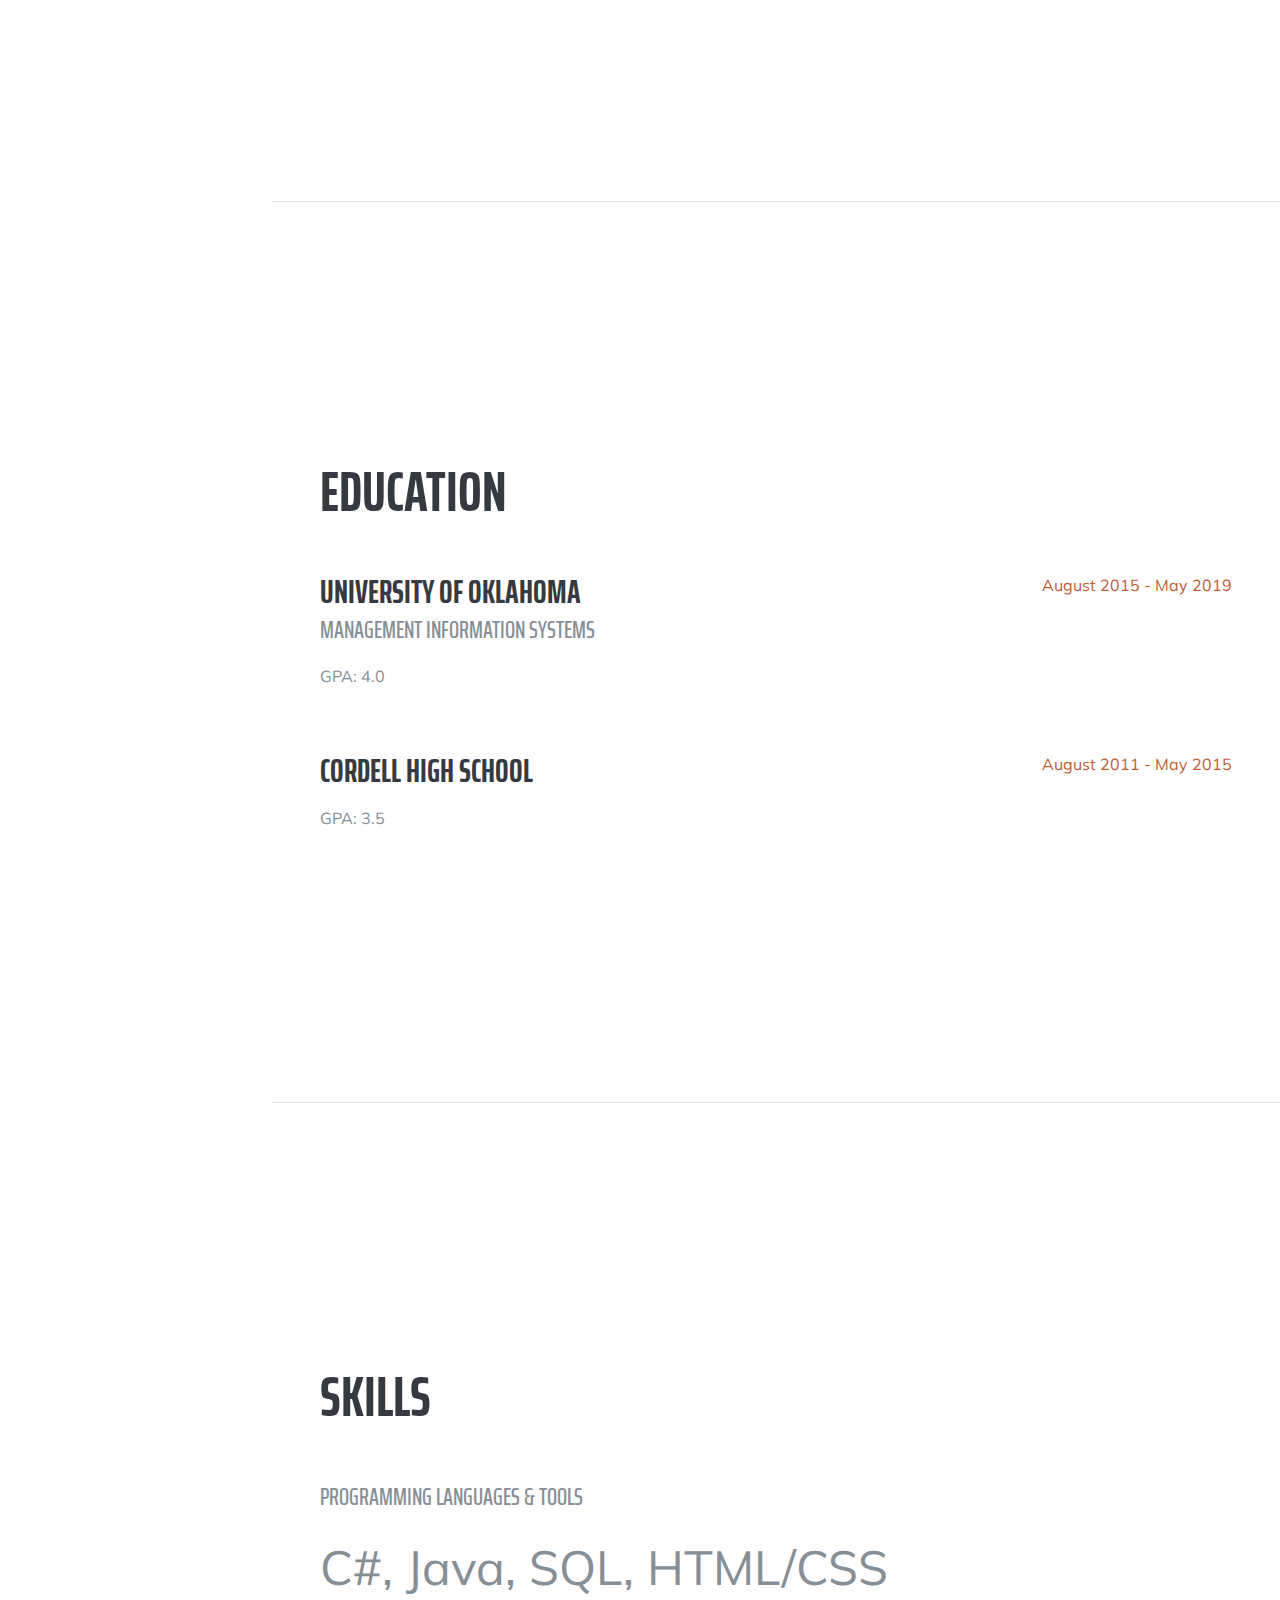
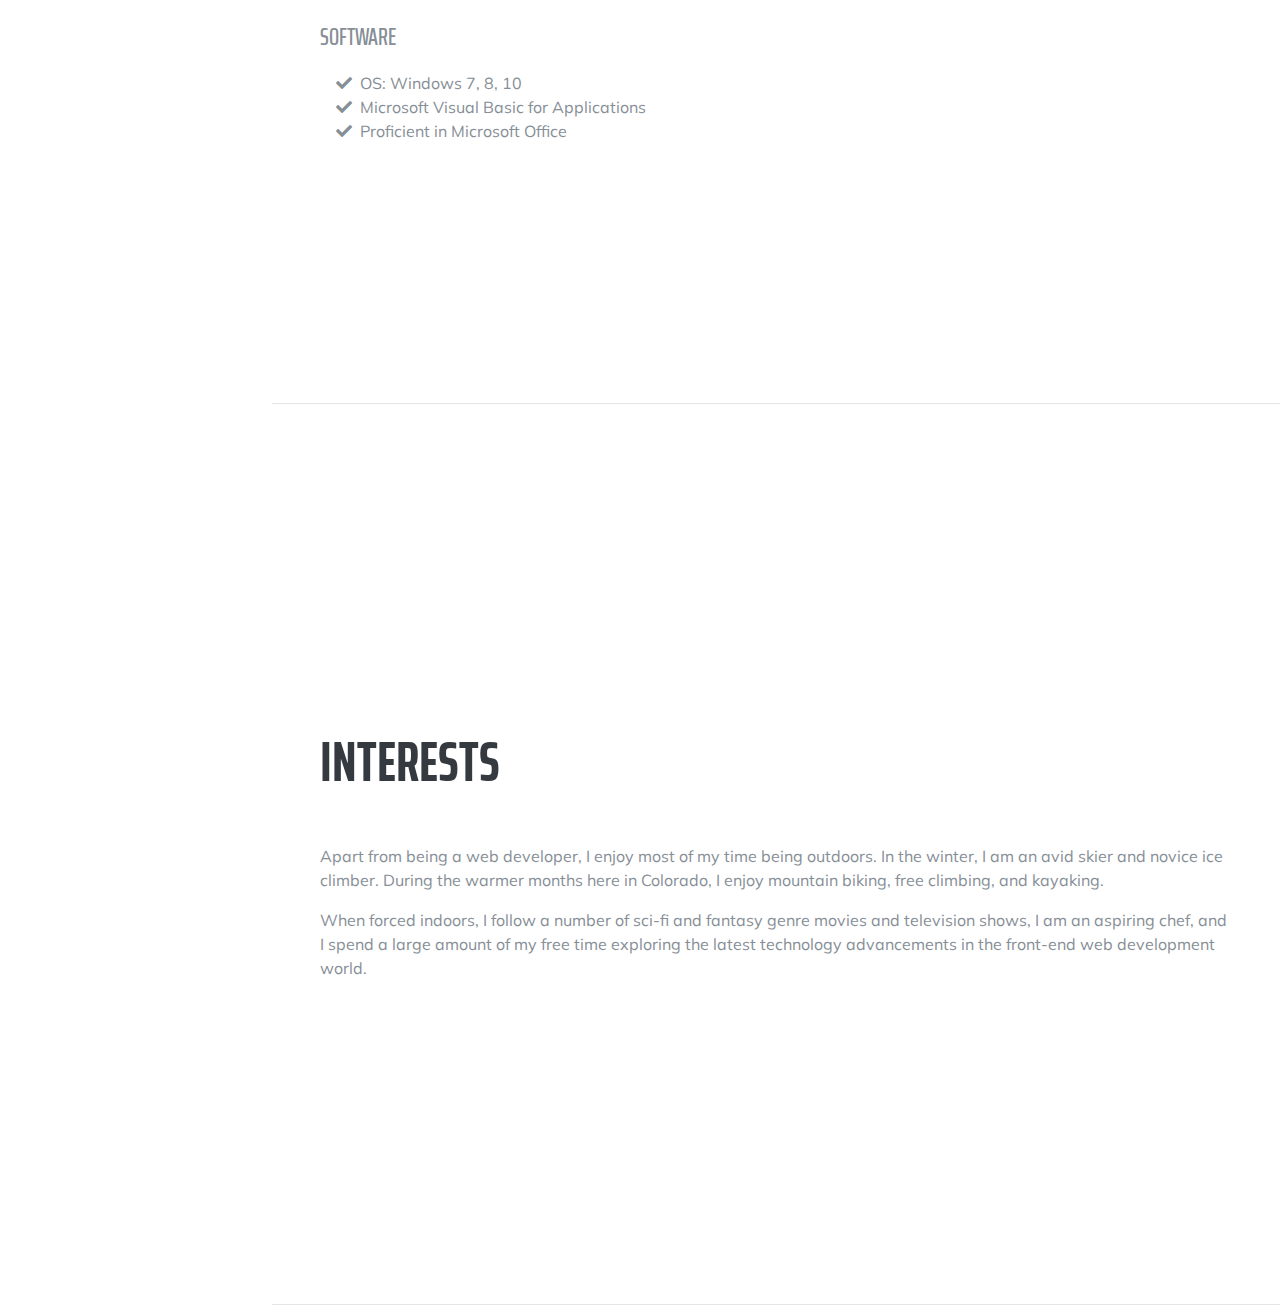
==== commit 45dcdd68: "Testing Skills" ====
--- a/index.html
+++ b/index.html
@@ -155,42 +155,10 @@
 
         <div class="subheading mb-3">Programming Languages &amp; Tools</div>
         <ul class="list-inline dev-icons">
-          <li class="list-inline-item">
-            <i class="fab fa-html5"></i>
-          </li>
-          <li class="list-inline-item">
-            <i class="fab fa-css3-alt"></i>
-          </li>
-          <li class="list-inline-item">
-            <i class="fab fa-js-square"></i>
-          </li>
-          <li class="list-inline-item">
-            <i class="fab fa-angular"></i>
-          </li>
-          <li class="list-inline-item">
-            <i class="fab fa-react"></i>
-          </li>
-          <li class="list-inline-item">
-            <i class="fab fa-node-js"></i>
-          </li>
-          <li class="list-inline-item">
-            <i class="fab fa-sass"></i>
-          </li>
-          <li class="list-inline-item">
-            <i class="fab fa-less"></i>
-          </li>
-          <li class="list-inline-item">
-            <i class="fab fa-wordpress"></i>
-          </li>
-          <li class="list-inline-item">
-            <i class="fab fa-gulp"></i>
-          </li>
-          <li class="list-inline-item">
-            <i class="fab fa-grunt"></i>
-          </li>
-          <li class="list-inline-item">
-            <i class="fab fa-npm"></i>
-          </li>
+            <li>
+                <i class="fa-li fa fa-check"></i>
+                C#, Java, SQL, HTML/CSS
+            </li>
         </ul>
 
         <div class="subheading mb-3">Software</div>
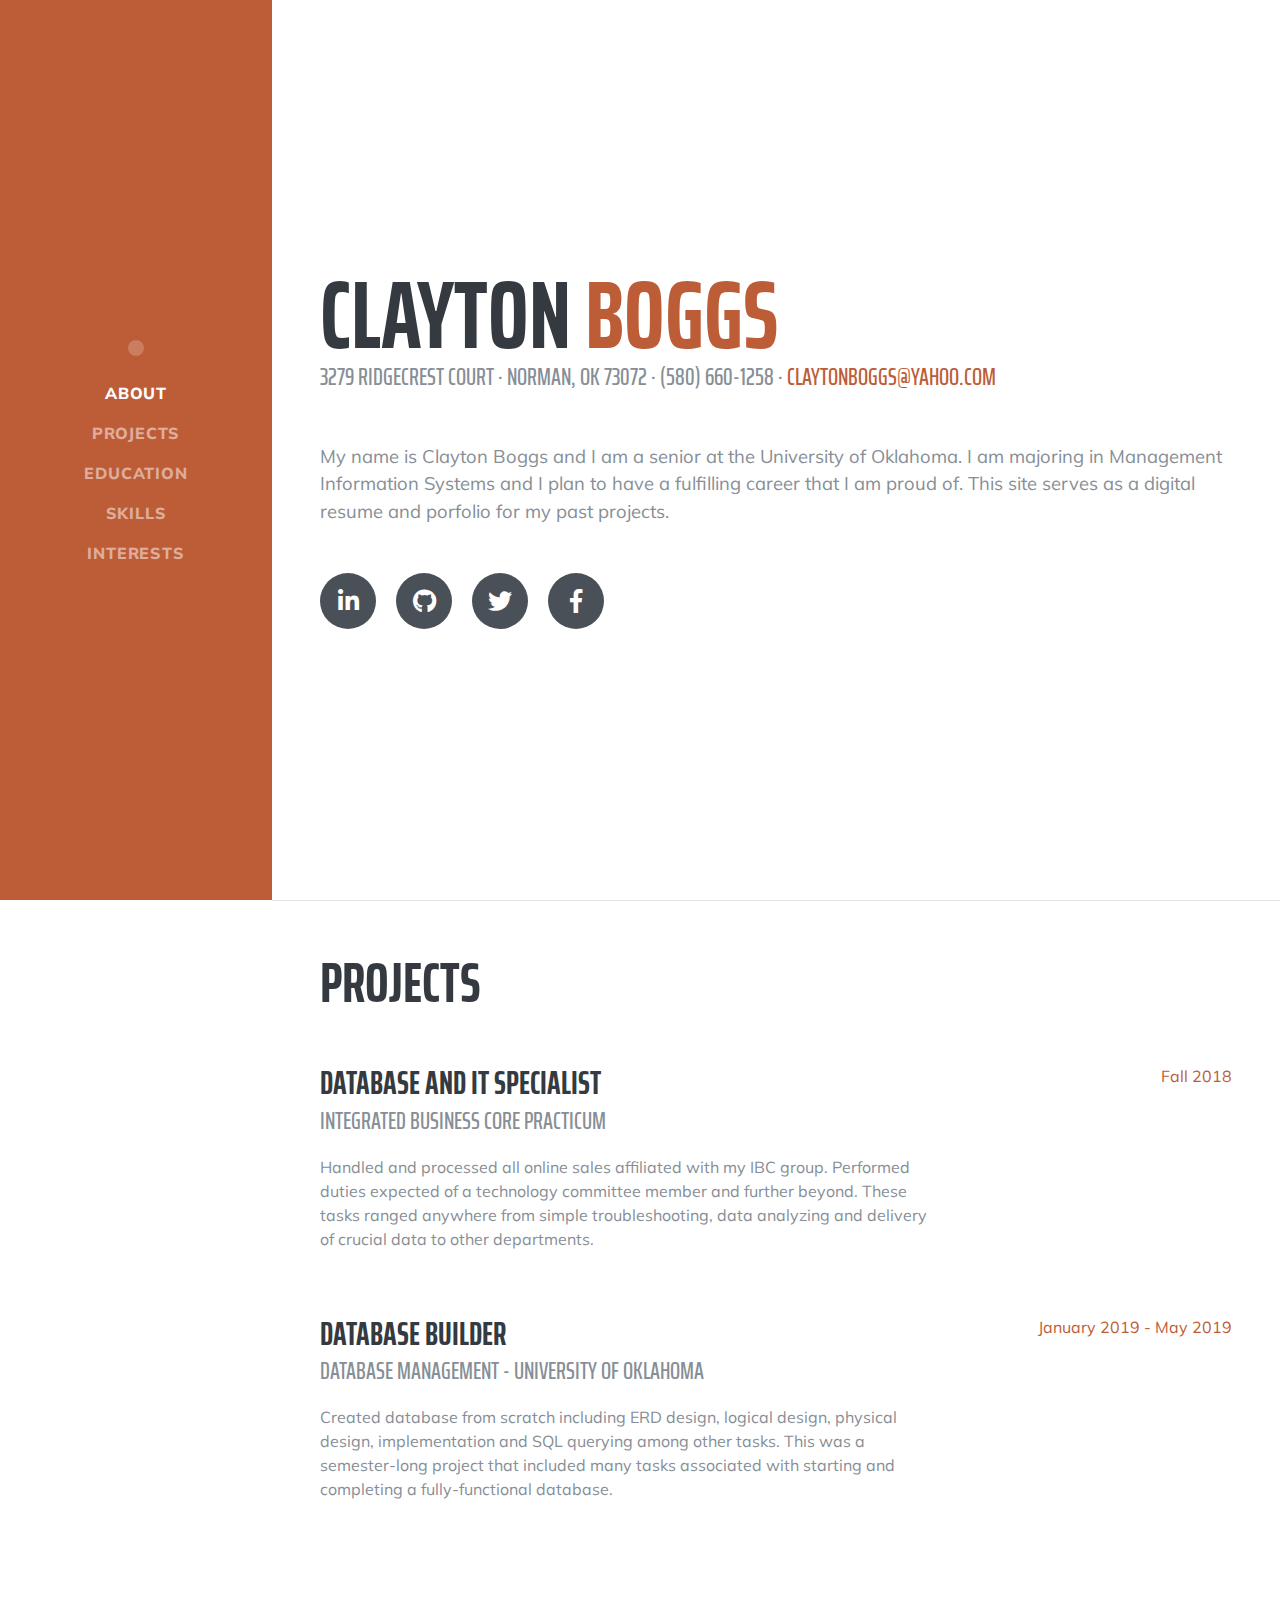
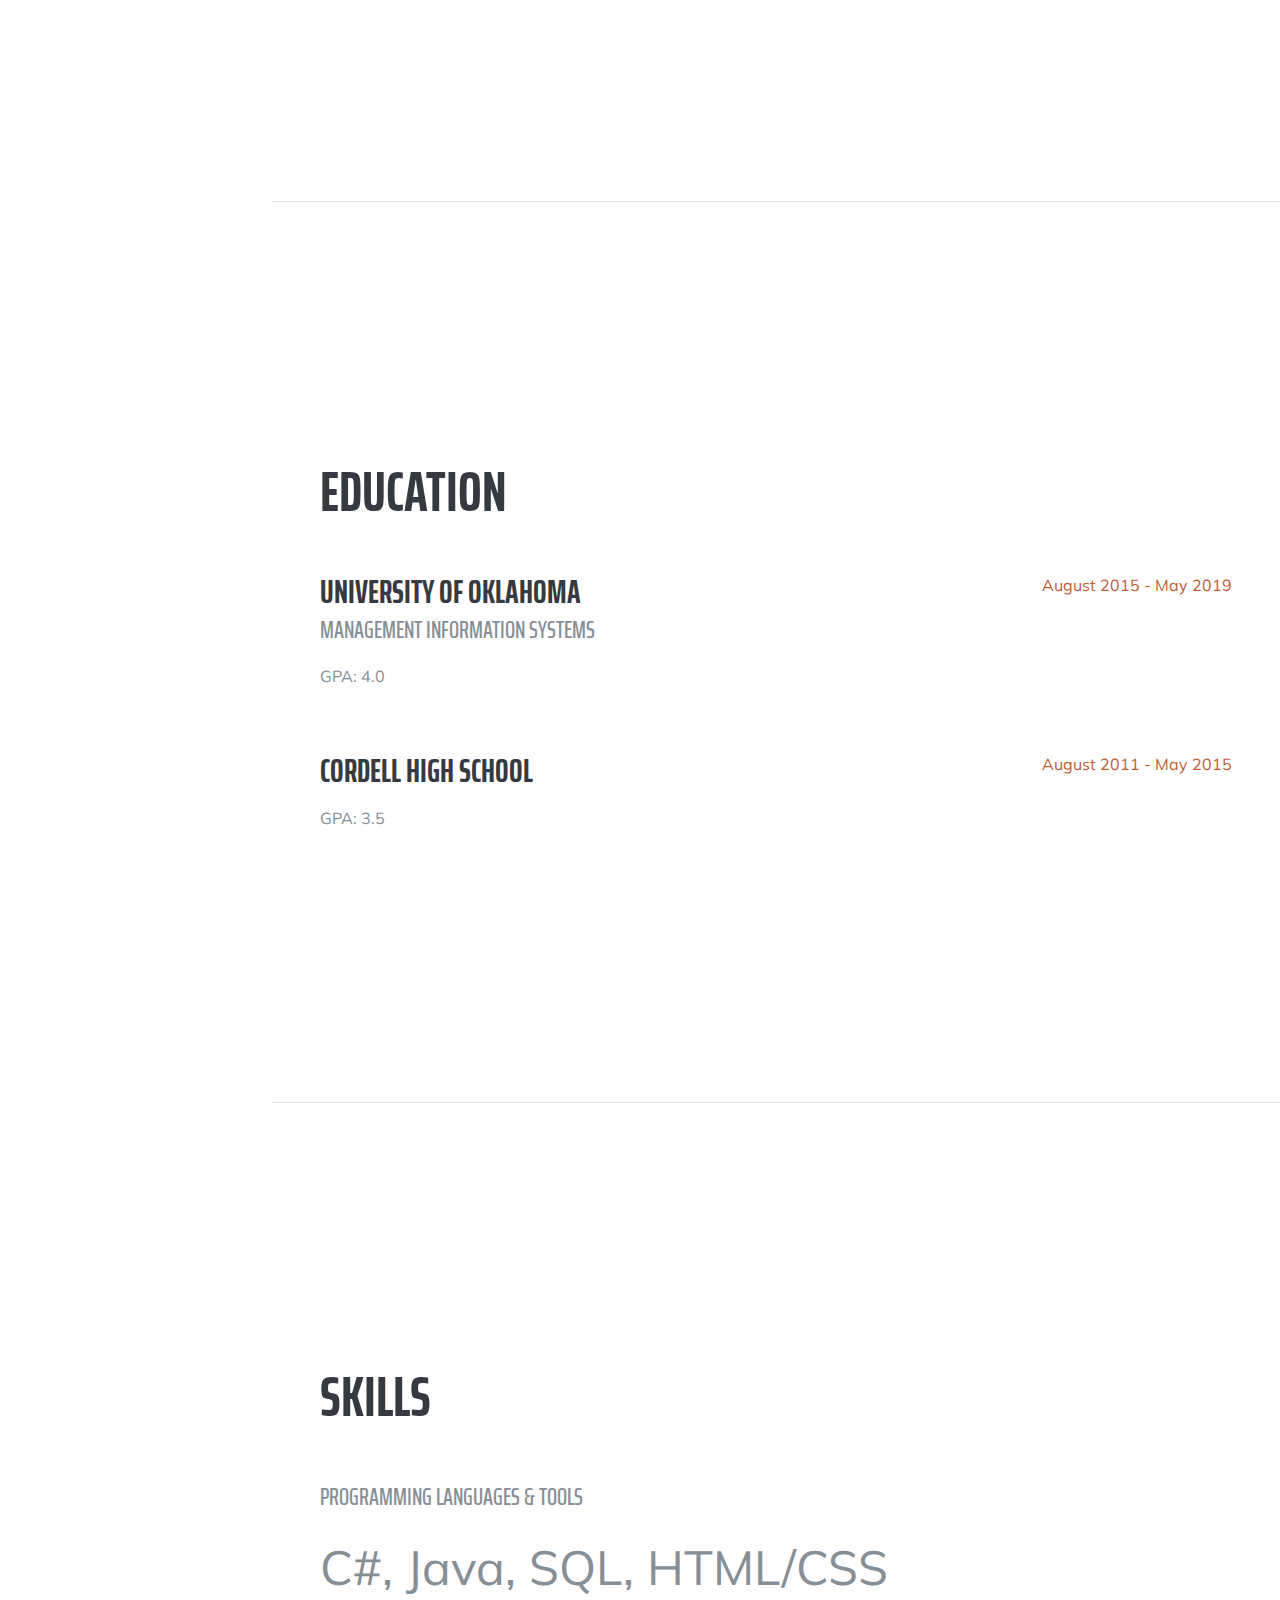
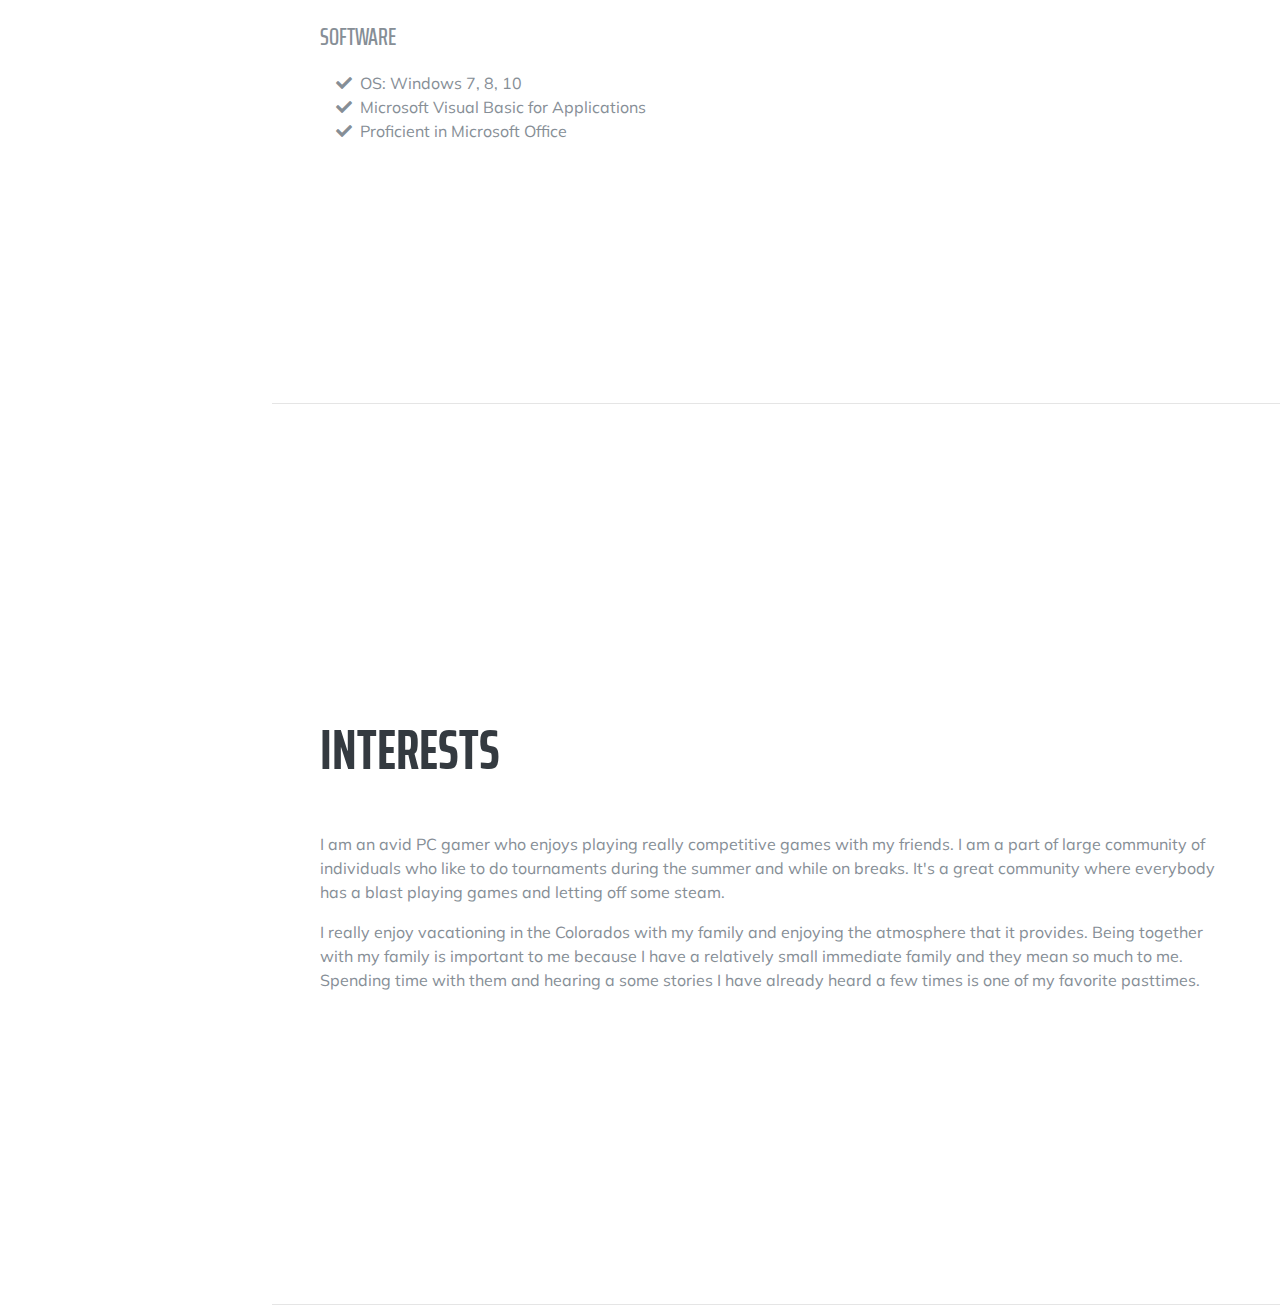
==== commit 5cfc5d94: "Added interests" ====
--- a/index.html
+++ b/index.html
@@ -181,8 +181,8 @@
     <section class="resume-section p-3 p-lg-5 d-flex align-items-center" id="interests">
       <div class="w-100">
         <h2 class="mb-5">Interests</h2>
-        <p>Apart from being a web developer, I enjoy most of my time being outdoors. In the winter, I am an avid skier and novice ice climber. During the warmer months here in Colorado, I enjoy mountain biking, free climbing, and kayaking.</p>
-        <p class="mb-0">When forced indoors, I follow a number of sci-fi and fantasy genre movies and television shows, I am an aspiring chef, and I spend a large amount of my free time exploring the latest technology advancements in the front-end web development world.</p>
+        <p>I am an avid PC gamer who enjoys playing really competitive games with my friends. I am a part of large community of individuals who like to do tournaments during the summer and while on breaks. It's a great community where everybody has a blast playing games and letting off some steam.</p>
+        <p class="mb-0">I really enjoy vacationing in the Colorados with my family and enjoying the atmosphere that it provides. Being together with my family is important to me because I have a relatively small immediate family and they mean so much to me. Spending time with them and hearing a some stories I have already heard a few times is one of my favorite pasttimes.</p>
       </div>
     </section>
 
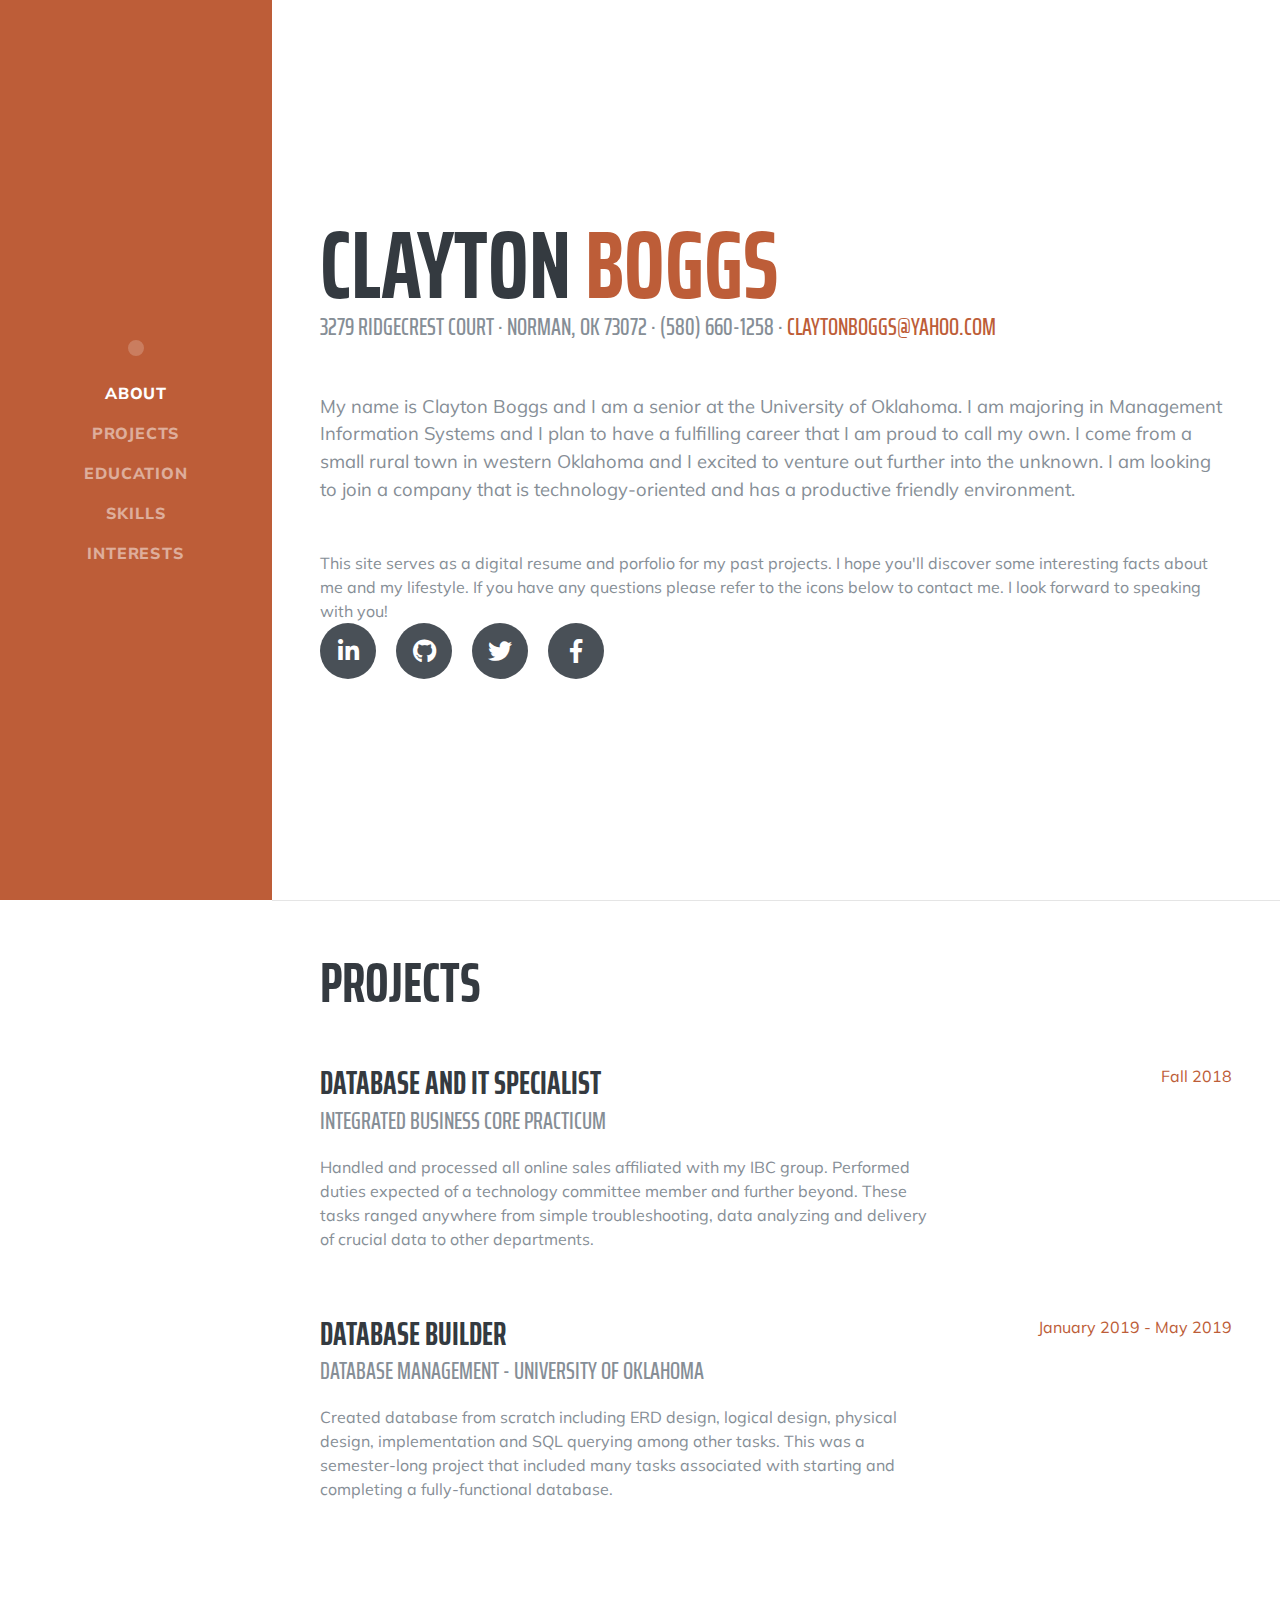
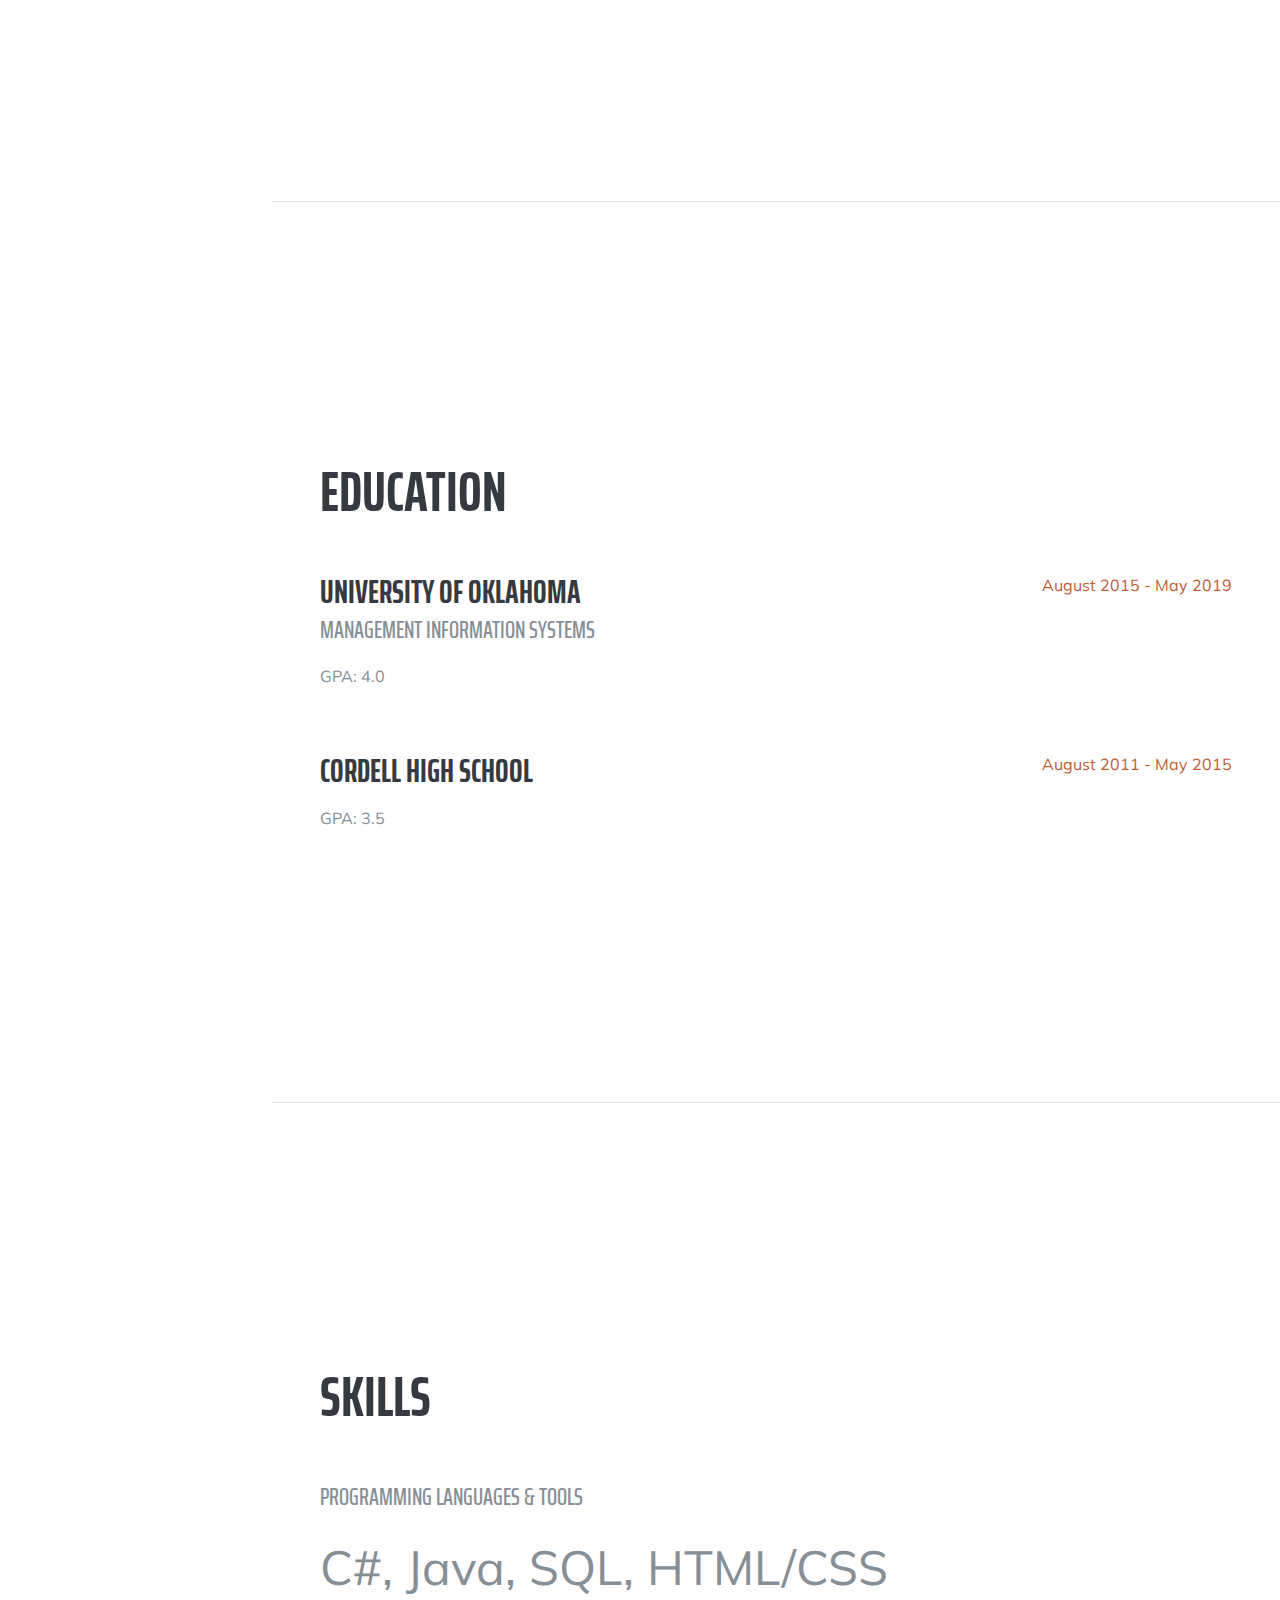
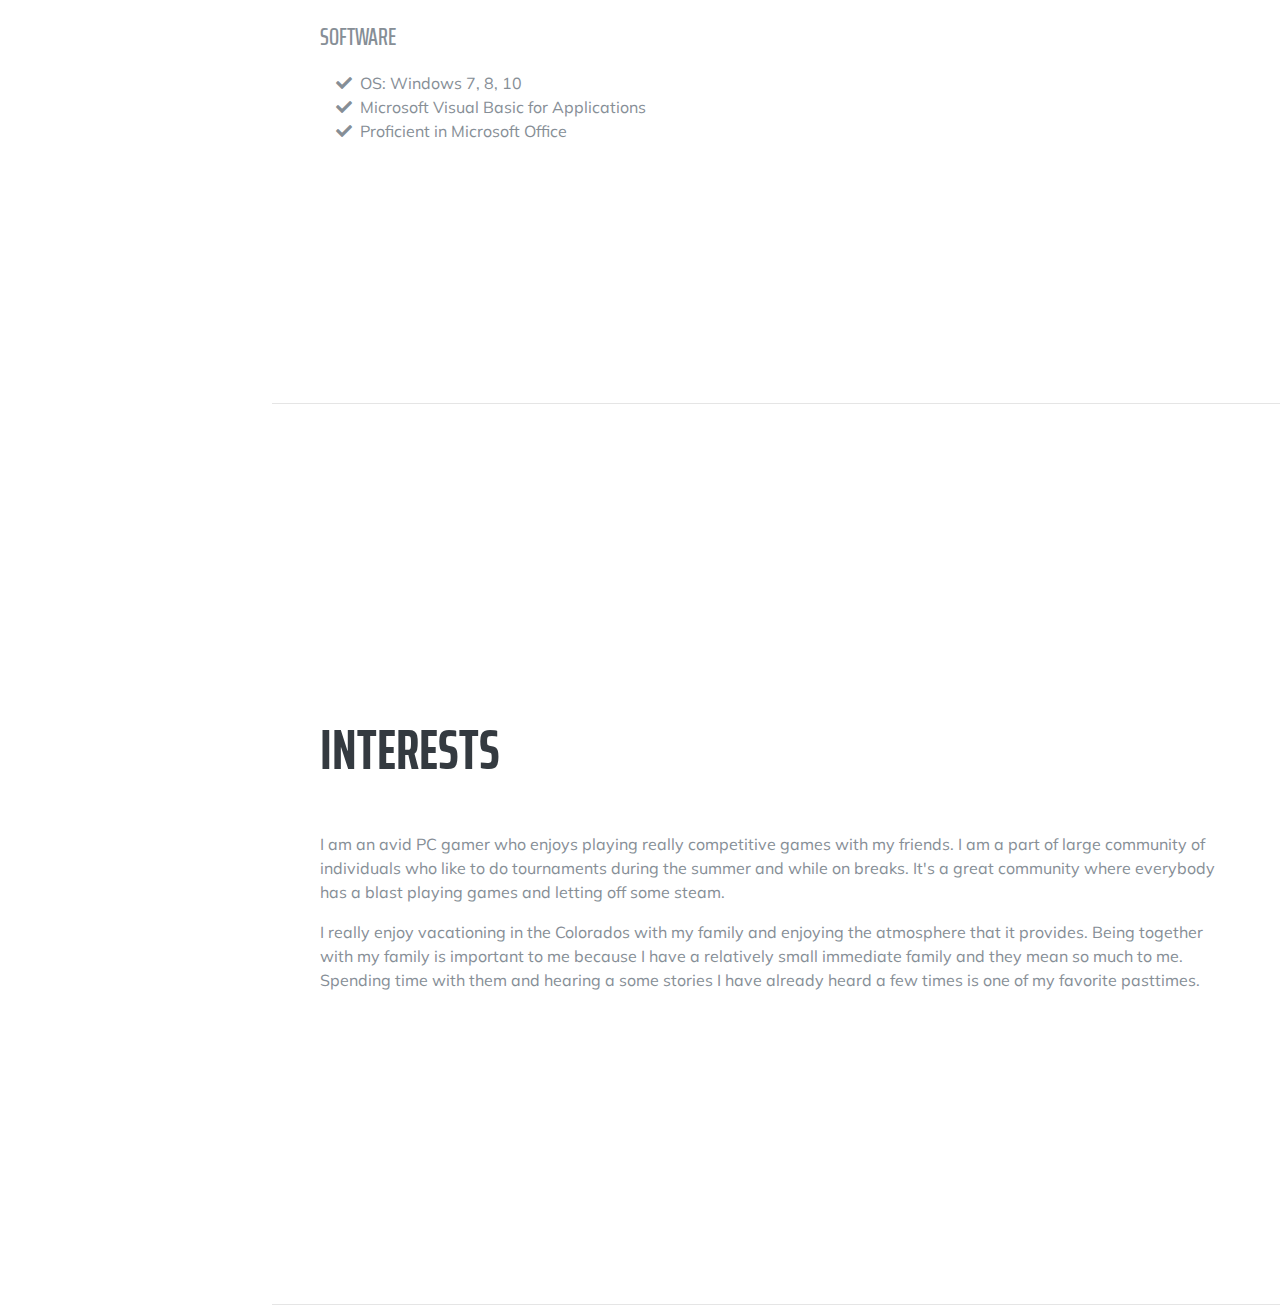
==== commit b260efc7: "Improved intro and experimenting with profile image" ====
--- a/index.html
+++ b/index.html
@@ -66,8 +66,9 @@
         <div class="subheading mb-5">3279 Ridgecrest Court · Norman, OK 73072 · (580) 660-1258 ·
           <a href="mailto:claytonboggs@yahoo.com">claytonboggs@yahoo.com</a>
         </div>
-        <p class="lead mb-5">My name is Clayton Boggs and I am a senior at the University of Oklahoma. I am majoring in Management Information Systems and I plan to have a fulfilling career that I am proud of. This site serves as a digital resume and porfolio for my past projects.</p>
-        <div class="social-icons">
+        <p class="lead mb-5">My name is Clayton Boggs and I am a senior at the University of Oklahoma. I am majoring in Management Information Systems and I plan to have a fulfilling career that I am proud to call my own. I come from a small rural town in western Oklahoma and I excited to venture out further into the unknown. I am looking to join a company that is technology-oriented and has a productive friendly environment.</p>
+        <p class="mb-0"> This site serves as a digital resume and porfolio for my past projects. I hope you'll discover some interesting facts about me and my lifestyle. If you have any questions please refer to the icons below to contact me. I look forward to speaking with you!</p>
+          <div class="social-icons">
           <a href="#">
             <i class="fab fa-linkedin-in"></i>
           </a>
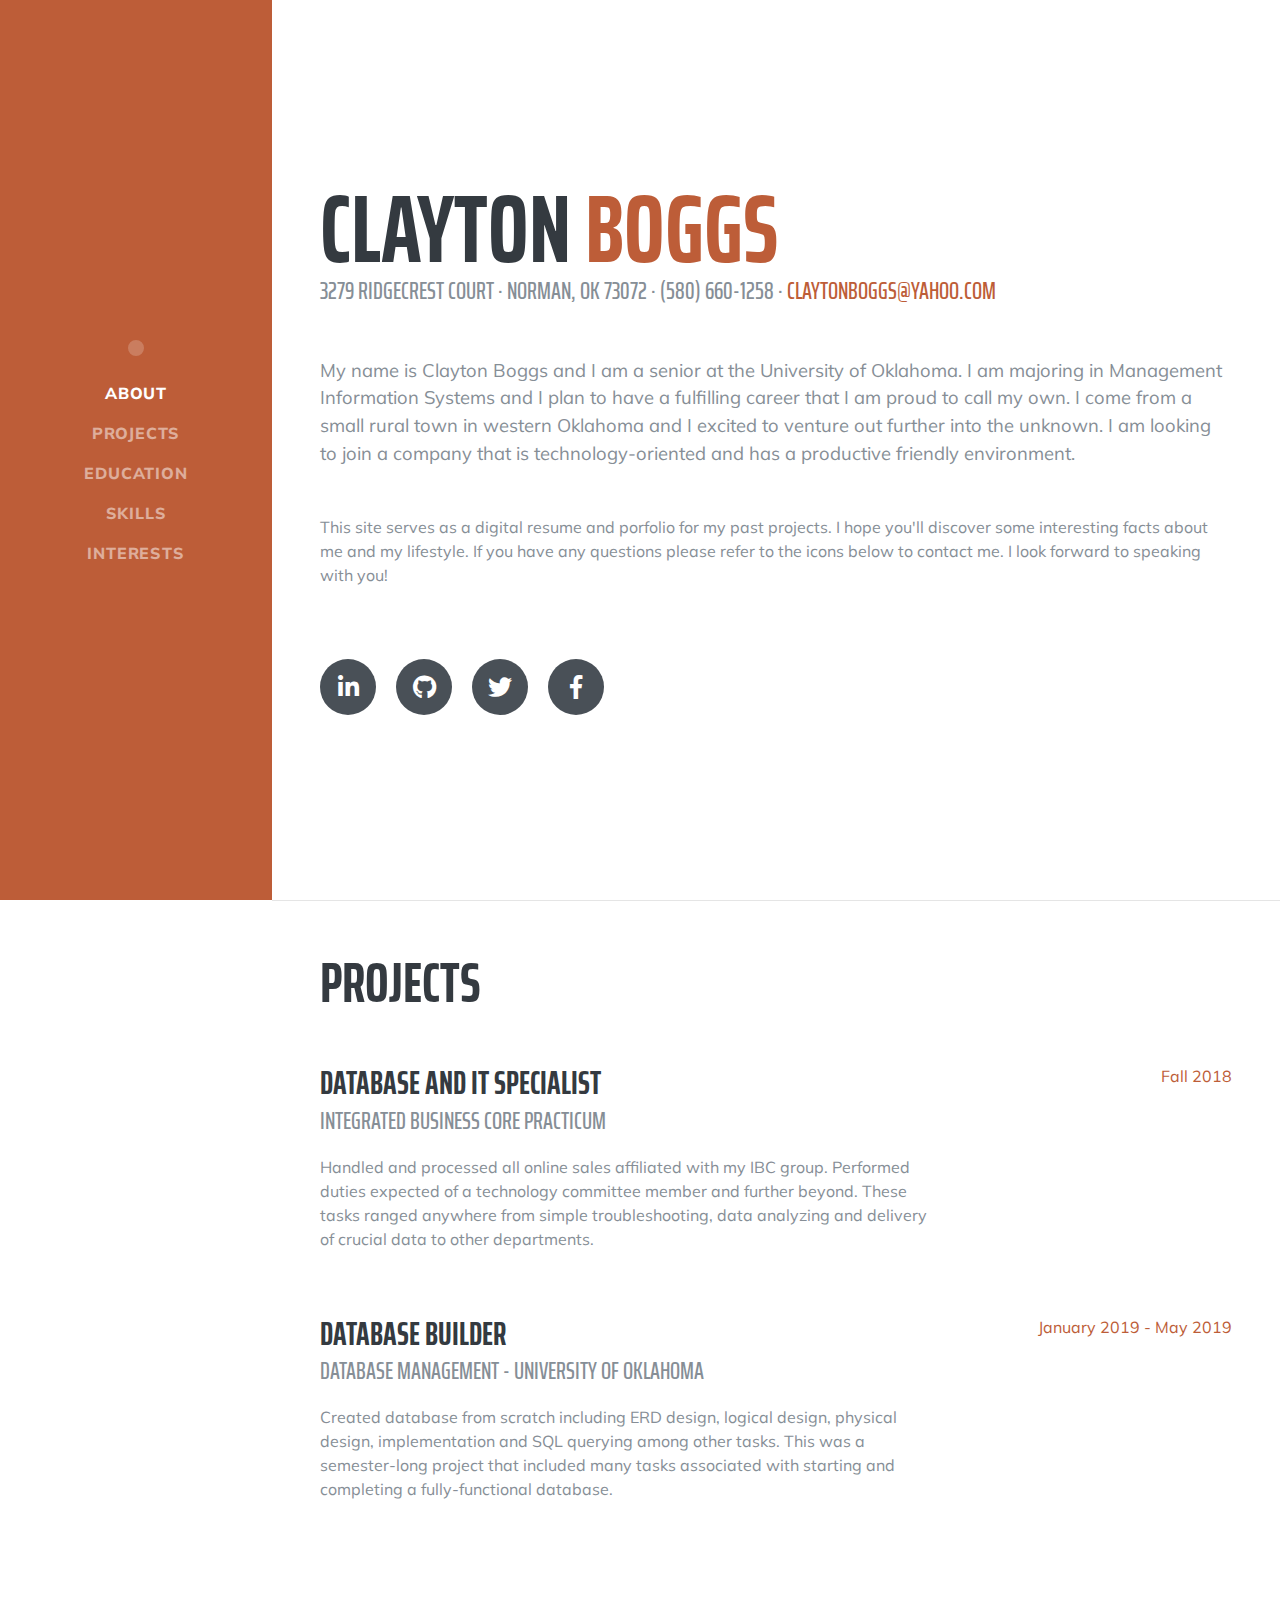
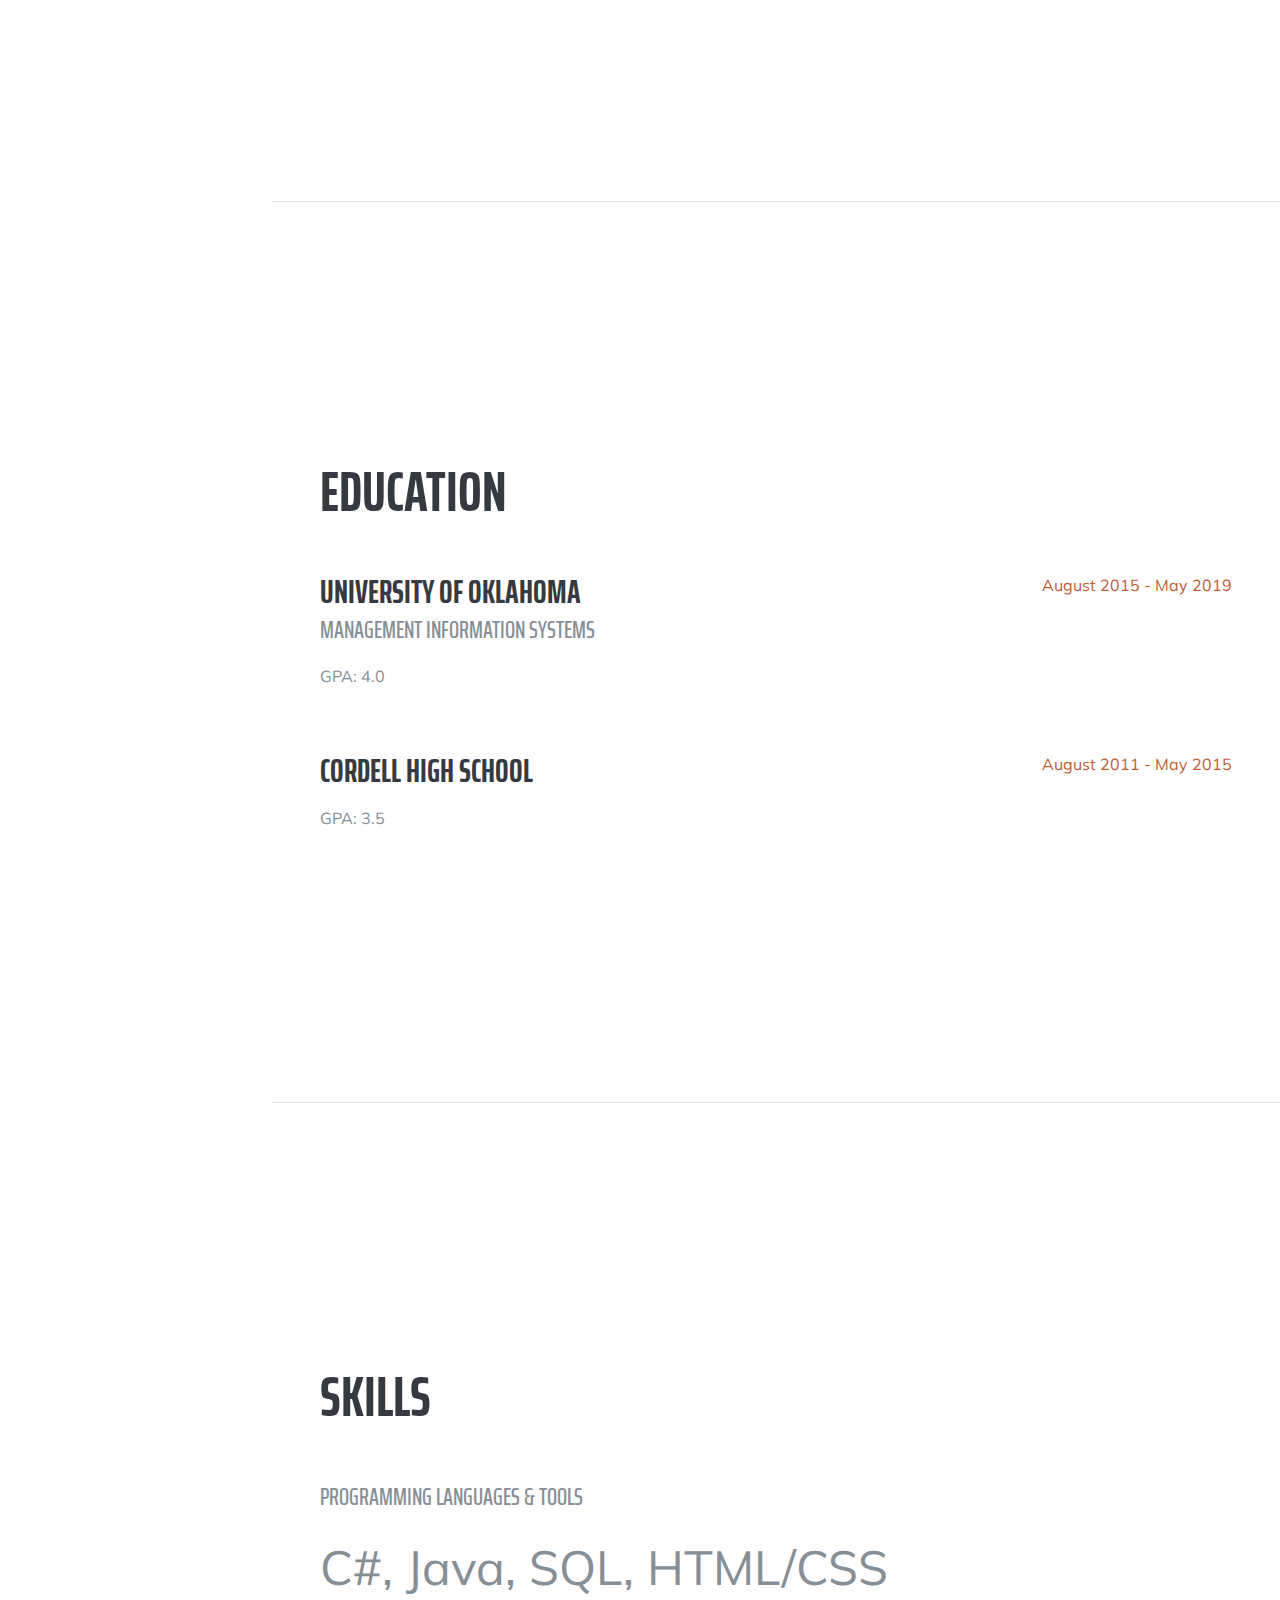
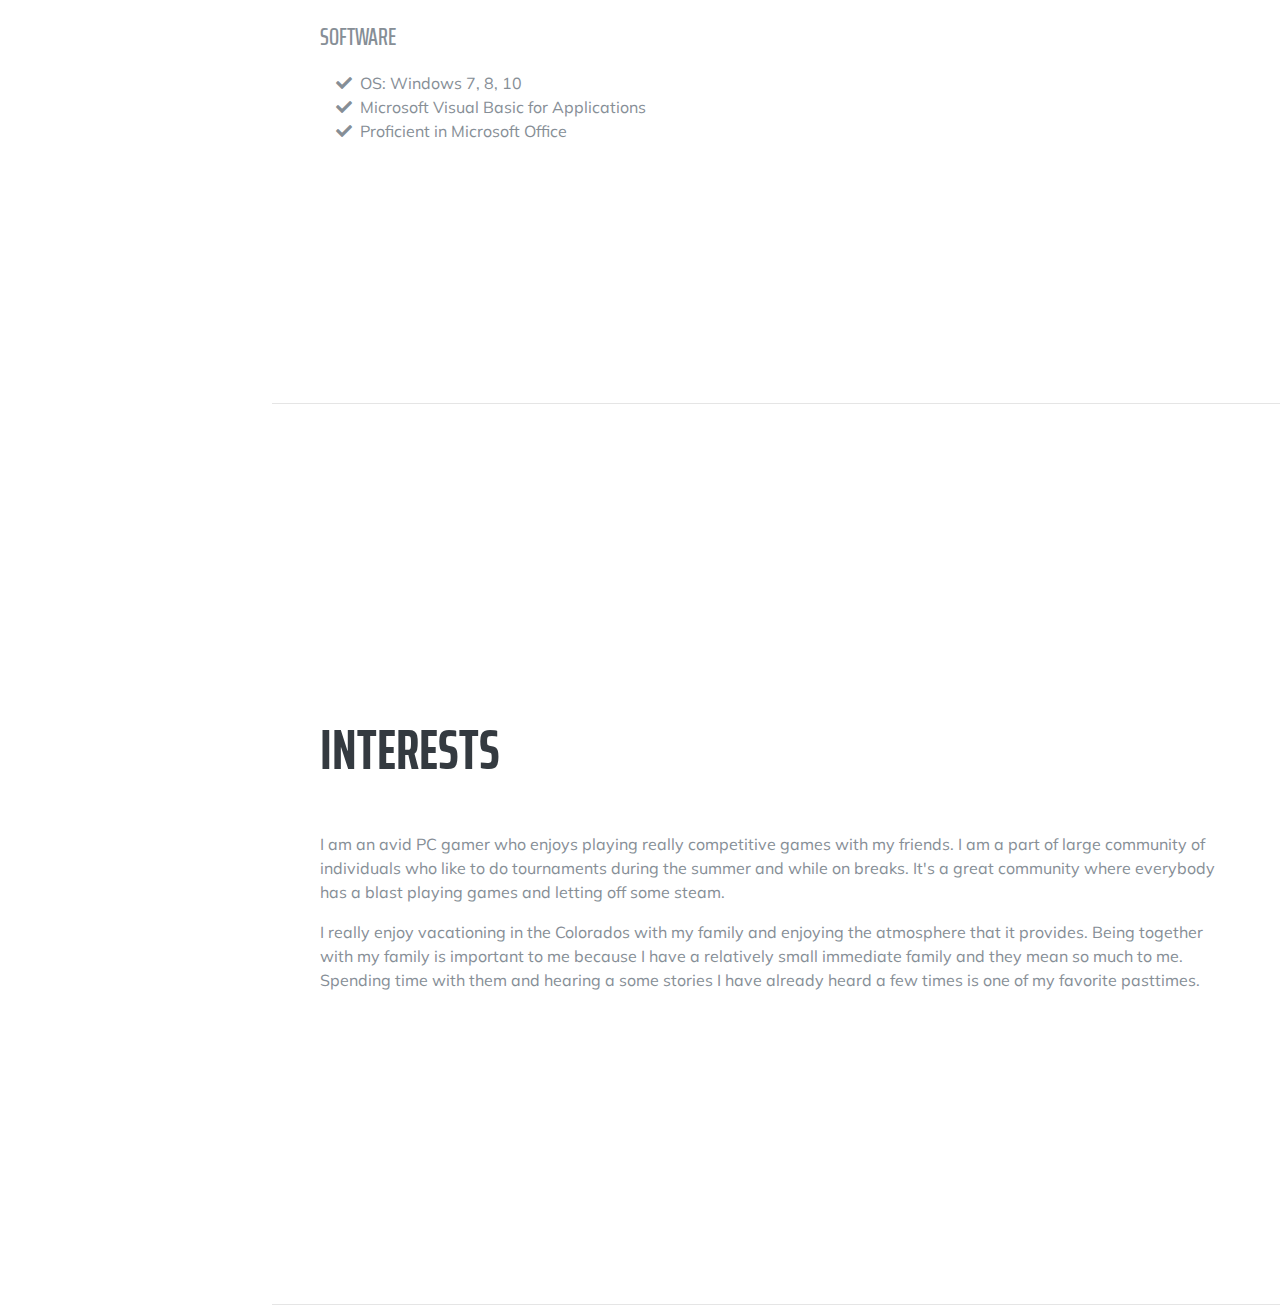
==== commit 9c70d85d: "Further changed intro" ====
--- a/index.html
+++ b/index.html
@@ -67,7 +67,7 @@
           <a href="mailto:claytonboggs@yahoo.com">claytonboggs@yahoo.com</a>
         </div>
         <p class="lead mb-5">My name is Clayton Boggs and I am a senior at the University of Oklahoma. I am majoring in Management Information Systems and I plan to have a fulfilling career that I am proud to call my own. I come from a small rural town in western Oklahoma and I excited to venture out further into the unknown. I am looking to join a company that is technology-oriented and has a productive friendly environment.</p>
-        <p class="mb-0"> This site serves as a digital resume and porfolio for my past projects. I hope you'll discover some interesting facts about me and my lifestyle. If you have any questions please refer to the icons below to contact me. I look forward to speaking with you!</p>
+        <p class="mb-5"> This site serves as a digital resume and porfolio for my past projects. I hope you'll discover some interesting facts about me and my lifestyle. If you have any questions please refer to the icons below to contact me. I look forward to speaking with you!</p> <br/>
           <div class="social-icons">
           <a href="#">
             <i class="fab fa-linkedin-in"></i>
